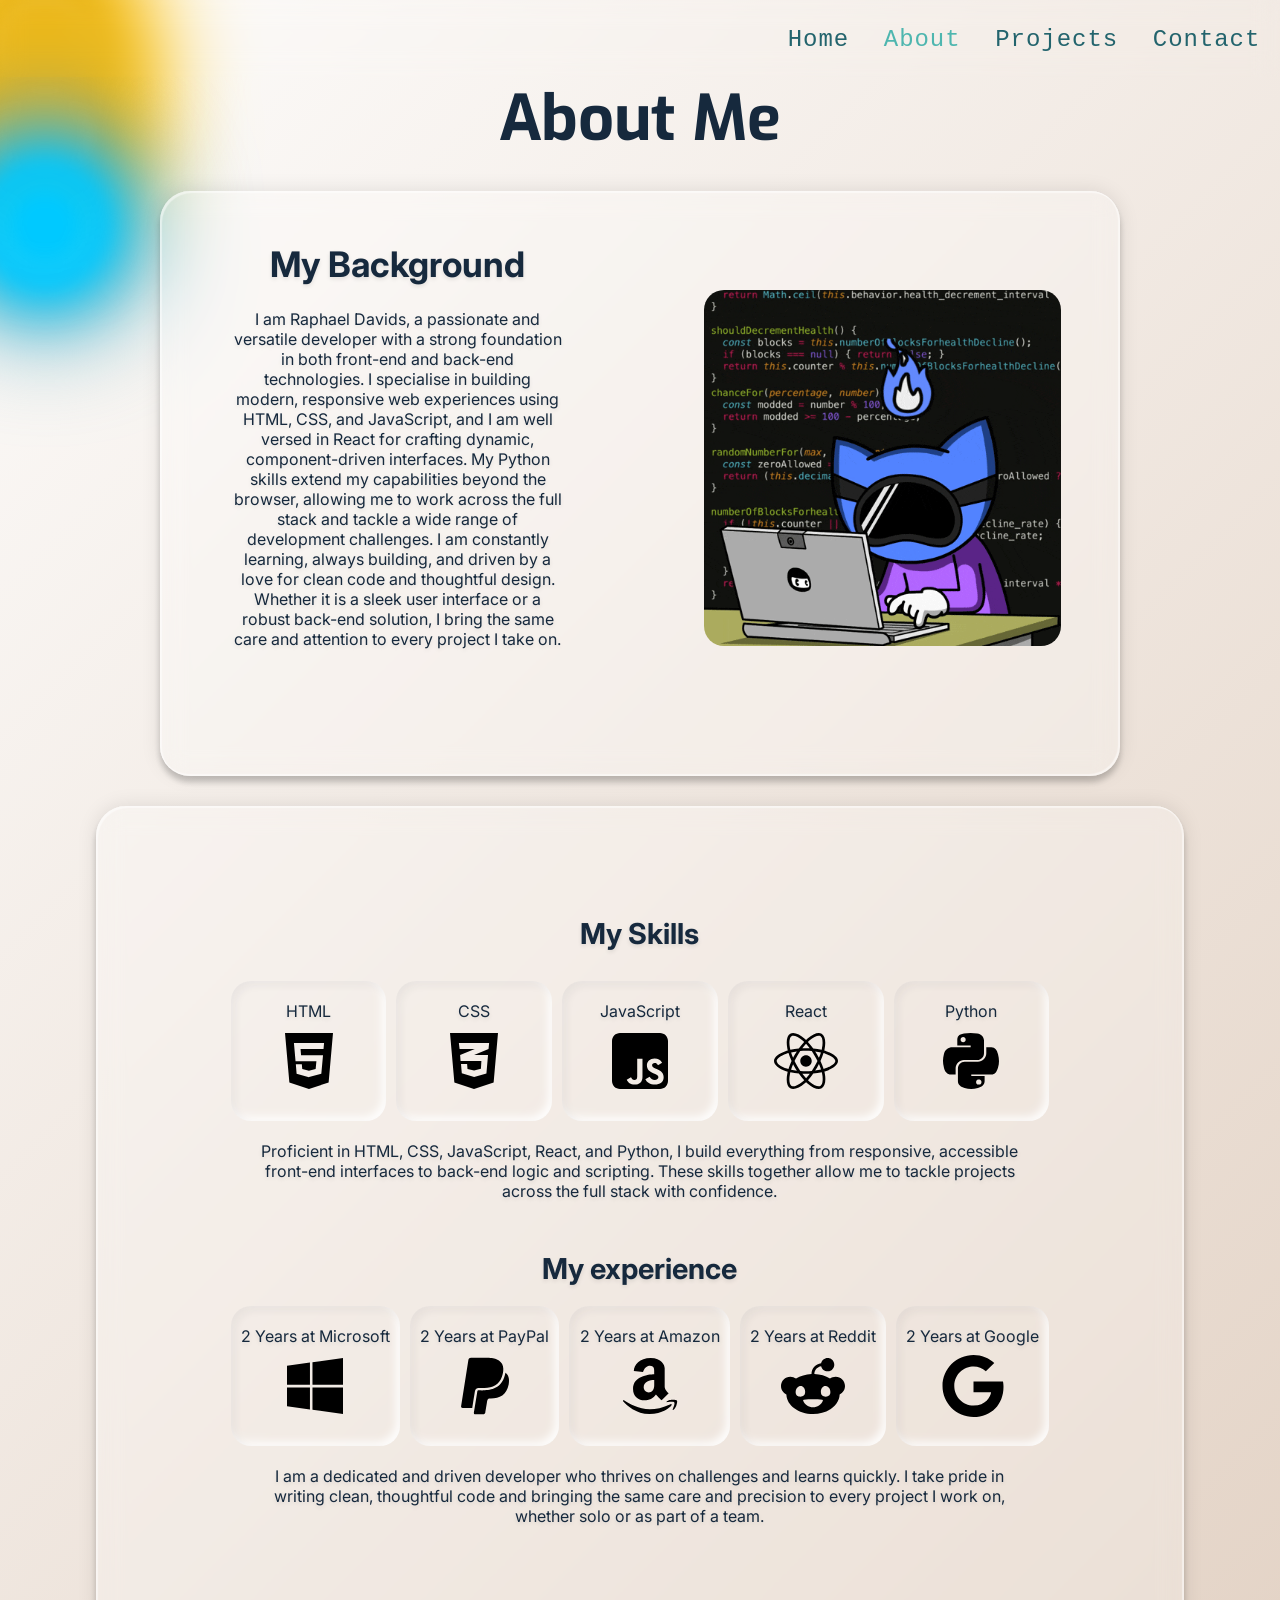
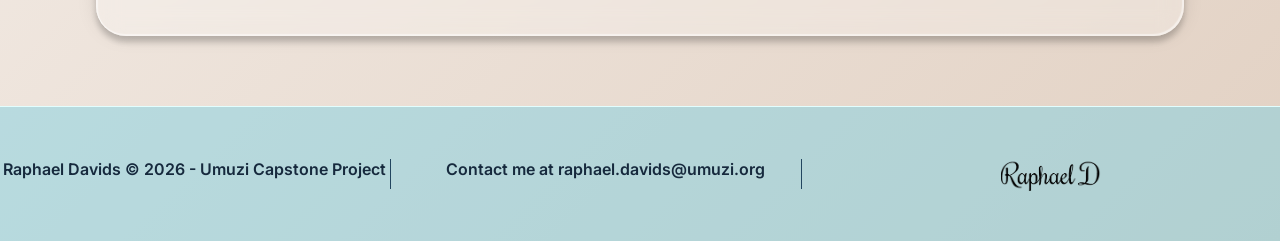
==== about.html @ aa0e8d60 "Added the tbody and thead elements to meet the project requirements in projects html" ====
<!doctype html>
<html lang="en">
  <head>
    <!-- Meta Tags -->
    <meta charset="UTF-8" />
    <meta name="viewport" content="width=device-width, initial-scale=1.0" />
    <meta
      name="description"
      content="Website portfolio template - Raphael Davids - web developer, designer and digital creator"
    />
    <meta name="author" content="Raphael Davids" />

    <!-- Open Graph tags for social sharing -->
    <meta property="og:title" content="Raphael Davids | About" />
    <meta
      property="og:description"
      content="An about showcasing background, skills and experience of RaphaelDavids "
    />
    <meta property="og:type" content="website" />

    <!-- Title and style links -->
    <title>About</title>
    <link rel="stylesheet" href="css/styles.css" />
  </head>
  <body>
    <div class="orb-container" aria-hidden="true">
      <div class="orb" aria-hidden="true"></div>
      <div class="orb" aria-hidden="true"></div>
      <div class="orb" aria-hidden="true"></div>
    </div>
    <header>
      <nav aria-label="Main navigation">
        <ul role="list">
          <li><a href="./index.html">Home</a></li>
          <li>
            <a href="./about.html" class="active" aria-current="page">About</a>
          </li>
          <li><a href="./projects.html">Projects</a></li>
          <li><a href="./contact.html">Contact</a></li>
        </ul>
      </nav>
      <h1>About Me</h1>
    </header>
    <main>
      <section class="about-main glass">
        <h2>My Background</h2>
        <p>
          I am Raphael Davids, a passionate and versatile developer with a
          strong foundation in both front-end and back-end technologies. I
          specialise in building modern, responsive web experiences using HTML,
          CSS, and JavaScript, and I am well versed in React for crafting
          dynamic, component-driven interfaces. My Python skills extend my
          capabilities beyond the browser, allowing me to work across the full
          stack and tackle a wide range of development challenges. I am
          constantly learning, always building, and driven by a love for clean
          code and thoughtful design. Whether it is a sleek user interface or a
          robust back-end solution, I bring the same care and attention to every
          project I take on.
        </p>
        <!-- <h3>My Photo</h3> -->
        <img src="images/contact.gif" />
      </section>

      <section class="about-skills glass">
        <!-- <h3>Skills</h3> -->
        <!-- Table should be here but is missing -->
        <table id="table">
          <thead>
            <tr>
              <th colspan="5">My Skills</th>
            </tr>
          </thead>
          <tbody>
            <tr>
              <td class="table-card">
                <div class="inner-table-card">
                  <span>HTML</span>
                  <img class="icon-static" src="./images/html5-icon.svg" />
                  <img
                    class="icon-hovered"
                    src="./images/html5-icon-hovered.svg"
                  />
                </div>
              </td>
              <td class="table-card">
                <div class="inner-table-card">
                  <span>CSS</span>
                  <img class="icon-static" src="./images/css3-icon.svg" />
                  <img
                    class="icon-hovered"
                    src="./images/css3-icon-hovered.svg"
                  />
                </div>
              </td>
              <td class="table-card">
                <div class="inner-table-card">
                  <span>JavaScript</span>
                  <img class="icon-static" src="./images/js-icon.svg" />
                  <img
                    class="icon-hovered"
                    src="./images/js-icon-hovered.svg"
                  />
                </div>
              </td>
              <td class="table-card">
                <div class="inner-table-card">
                  <span>React</span>
                  <img class="icon-static" src="./images/react-icon.svg" />
                  <img
                    class="icon-hovered"
                    src="./images/react-icon-hovered.svg"
                  />
                </div>
              </td>
              <td class="table-card">
                <div class="inner-table-card">
                  <span>Python</span>
                  <img class="icon-static" src="./images/python-icon.svg" />
                  <img
                    class="icon-hovered"
                    src="./images/python-icon-hovered.svg"
                  />
                </div>
              </td>
            </tr>
            <tr>
              <td colspan="5">
                Proficient in HTML, CSS, JavaScript, React, and Python, I build
                everything from responsive, accessible front-end interfaces to
                back-end logic and scripting. These skills together allow me to
                tackle projects across the full stack with confidence.
              </td>
            </tr>
            <tr>
              <th colspan="5">My experience</th>
            </tr>
            <tr>
              <td class="table-card">
                <div class="inner-table-card">
                  <span>2 Years at Microsoft</span>
                  <img class="icon-static" src="./images/microsoft-icon.svg" />
                  <img
                    class="icon-hovered"
                    src="./images/microsoft-icon-hovered.svg"
                  />
                </div>
              </td>
              <td class="table-card">
                <div class="inner-table-card">
                  <span>2 Years at PayPal</span>
                  <img class="icon-static" src="./images/paypal-icon.svg" />
                  <img
                    class="icon-hovered"
                    src="./images/paypal-icon-hovered.svg"
                  />
                </div>
              </td>
              <td class="table-card">
                <div class="inner-table-card">
                  <span>2 Years at Amazon</span>
                  <img class="icon-static" src="./images/amazon-icon.svg" />
                  <img
                    class="icon-hovered"
                    src="./images/amazon-icon-hovered.svg"
                  />
                </div>
              </td>
              <td class="table-card">
                <div class="inner-table-card">
                  <span>2 Years at Reddit</span>
                  <img class="icon-static" src="./images/reddit-icon.svg" />
                  <img
                    class="icon-hovered"
                    src="./images/reddit-icon-hovered.svg"
                  />
                </div>
              </td>
              <td class="table-card">
                <div class="inner-table-card">
                  <span>2 Years at Google</span>
                  <img class="icon-static" src="./images/google-icon.svg" />
                  <img
                    class="icon-hovered"
                    src="./images/google-icon-hovered.svg"
                  />
                </div>
              </td>
            </tr>
            <tr>
              <td colspan="5">
                I am a dedicated and driven developer who thrives on challenges
                and learns quickly. I take pride in writing clean, thoughtful
                code and bringing the same care and precision to every project I
                work on, whether solo or as part of a team.
              </td>
            </tr>
          </tbody>
        </table>
      </section>
    </main>

    <footer>
      <p>Raphael Davids &copy; 2026 - Umuzi Capstone Project</p>
      <a href="mailto:raphael.davids@umuzi.org"
        >Contact me at raphael.davids@umuzi.org</a
      >
      <img src="./images/signature.png" />
    </footer>
  </body>
</html>
---- css/styles.css ----
/* 
==========================
STYLESHEET FOR ALL PAGES 
==========================
*/

/*  FONT STYLING IMPORTS FROM GOOGLE FONTS */

@import url('https://fonts.googleapis.com/css2?family=Exo:ital,wght@0,100..900;1,100..900&family=Inter:ital,opsz,wght@0,14..32,100..900;1,14..32,100..900&display=swap');


/* ----------------------CSS ROOT PROPERTIES -----------------------------------*/
/* Root properties allows me to have a central place for basic styles like fonts and colors so that its easier to update my code and reduce repetitive code  */

:root {
    --color-bg: #e2fefe;
    --color-bg-linear: linear-gradient(to top, #fbc2eb 0%, #a6c1ee 100%);
    --color-bg-linear2: linear-gradient(to top, #d5d4d0 0%, #d5d4d0 1%, #eeeeec 31%, #efeeec 75%, #e9e9e7 100%);
    --color-bg-linear3: linear-gradient(-20deg, #e9defa 0%, #fbfcdb 100%);
    --color-bg-linear4: linear-gradient(to top, #e6e9f0 0%, #eef1f5 100%);
    --color-bg-linear5: linear-gradient(135deg, #fdfcfb 0%, #e2d1c3 100%);
    --color-bg-linear6: linear-gradient(-225deg, #FFFEFF 0%, #D7FFFE 100%);
    --color-bg-linear7: linear-gradient(-225deg, #D4FFEC 0%, #57F2CC 48%, #4596FB 100%);
    --color-bg-linear8: linear-gradient(to right, #243949 0%, #517fa4 100%);
    --color-bg-linear9: linear-gradient(to top, #bdc2e8 0%, #bdc2e8 1%, #e6dee9 100%);
    --color-bg-linear10: linear-gradient(to top, #dfe9f3 0%, white 100%);
    --color-bg-linear11: linear-gradient(60deg, #29323c 0%, #485563 100%);
    --color-bg-linear12: linear-gradient(to top, #dad4ec 0%, #dad4ec 1%, #f3e7e9 100%);
    --color-bg-linear13: linear-gradient(to top, #dfe9f3 0%, white 100%);
    --color-bg-linear14: linear-gradient(-225deg, #FFFEFF 0%, #D7FFFE 100%);
    --color-bg-linear15: linear-gradient(to top, #dfe9f3 0%, white 100%);
    --color-bg-linear17: linear-gradient(to top, #dfe9f3 0%, white 100%);
    --color-bg-linear18: linear-gradient(to top, #dfe9f3 0%, white 100%);
    --color-bg-linear19: linear-gradient(to top, #dfe9f3 0%, white 100%);
    --color-bg-linear20: linear-gradient(to top, #dfe9f3 0%, white 100%);
    --color-bg-linear21: linear-gradient(to top, #dfe9f3 0%, white 100%);
    --color-bg-linear22: linear-gradient(to top, #dfe9f3 0%, white 100%);
    --color-bg-linear23: linear-gradient(to top, #dfe9f3 0%, white 100%);
    --color-bg-linear24: linear-gradient(to top, #dfe9f3 0%, white 100%);
    --color-bg-linear25: linear-gradient(to top, #dfe9f3 0%, white 100%);
    --color-bg-linear26: linear-gradient(to top, #dfe9f3 0%, white 100%);



    --color-surface: #defcfc;
    --color-surface-alt: #79d1e2;
    --color-border: #22455f;
    --color-text: #16293D;
    --color-text-light: #9a9590;
    --color-accent: #4eb6af;
    --color-accent-dark: #23646d;
    --color-white: #f5f2eb;
    --color-alt: #ddbe7d;
    --color-error: #d9534f;
    --color-box-shadow: #010100;

    --glass-bg: rgb(255,255,255,0.25);
    --glass-bg-hover: rgba(36, 34, 32, 0.6);
    --glass-border: rgba(201, 168, 76, 0.15);
    --glass-border-hover: rgba(201,168, 76, 0.35);
    --glass-blur: blur(12px);
    --glass-shadow: 0 6px 6px rgb(0 0 0 / 20%), 0 0 20px rgb(0 0 0 / 10%);
    --glass-text-shadow: 0 2px 4px rgb(0 0 0 / 10%);


    --font-heading: "Exo", sans-serif;
    --font-body: "Inter", sans-serif;
    --font-mono: monospace;

}

/* CSS RESET & BASE STYLING */
/* Used to reset the styling to default so that it may be the same on all browsers */

*, *::after, *::before {
    box-sizing: border-box;
    margin: 0;
    padding: 0;
}

/* Scroll-Behaviour added for smooth anchor link navigation  */
html{
    scroll-behavior: smooth;
    font-size: 16px;
}




body{
    background-image: var(--color-bg-linear5);
    color: var(--color-text);
    font-family: var(--font-body);
    display: flex;
    flex-direction: column;
    min-height: 100vh;
    min-width: 300px;
}
/* Using a container with position fixed so that the orbs can move across the entire screen width and height and also overflow: hidden is used to prevent the orbs going off the screen and making the page extend further than what is intended. */
.orb-container{
    position: fixed;
    width: 100%;
    height: 100%;
    z-index: -5000;
    overflow: hidden;
}

.orb {
    width: 10vh;
    height: 10vh;
    border-radius: 50%;
    background: radial-gradient(circle, #00c9ff 0%, #00c9ff 60%, transparent 90%);
    box-shadow: 
            0 0 20px 20px #00c9ff, 
            0 0 60px 40px  #00c9ff,
            0 0 100px 60px  #55a6bd;

    filter: blur(10px);
    animation: orb-mover-1 35s alternate-reverse linear infinite  ;
}


.orb:nth-of-type(1) {
    width: 10vh;
    height: 10vh;
    border-radius: 50%;
    z-index: -5000;
    background: radial-gradient(circle, #e5b421 0%, #e5b421 60%, transparent 90%);
    box-shadow: 
            0 0 20px 20px #e5b421, 
            0 0 60px 40px  #e5b421,
            0 0 100px 60px  #ffc109;

    filter: blur(6px);
    animation: orb-mover-2 60s alternate-reverse linear infinite  ;
}

.orb:nth-of-type(2) {
    width: 10vh;
    height: 10vh;
    border-radius: 50%;
    z-index: -5000;
    background: radial-gradient(circle, #e5b421 0%, #e5b421 60%, transparent 90%);
    box-shadow: 
            0 0 20px 20px #e5b421, 
            0 0 60px 40px  #e5b421,
            0 0 100px 60px  #ffc109;

    filter: blur(6px);
    animation: orb-mover-3 30s alternate-reverse linear infinite  ;
}

@keyframes orb-mover-1 {
    0% { translate: 10vw 5vh;}
    15% { translate: 40vw 20vh;}
    30% { translate: 15vw 10vh;}
    45% { translate: 20vw 45vh;}
    60% { translate: 30vw 60vh;}
    75% { translate: 35vw 70vh;}
    90% { translate: 45vw 85vh;}
    100% { translate: 50vw 95vh;}
}

@keyframes orb-mover-2 {
    0% { translate: 80vw 15vh;}
    15% { translate: 50vw 5vh;}
    30% { translate: 20vw 30vh;}
    45% { translate: 65vw 55vh;}
    60% { translate: 10vw 75vh;}
    75% { translate: 45vw 60vh;}
    90% { translate: 75vw 85vh;}
    100% { translate: 15vw 95vh;}
}

@keyframes orb-mover-3 {
    0% { translate: 50vw 50vh;}
    15% { translate: 15vw 15vh;}
    30% { translate: 85vw 35vh;}
    45% { translate: 30vw 70vh;}
    60% { translate: 75vw 20vh;}
    75% { translate: 5vw 45vh;}
    90% { translate: 60vw 65vh;}
    100% { translate: 90vw 10vh;}
}


/* Using flex:1 so that <main> always fills out the entire space left over and footer is pushed to end */
main{
    flex: 1;
}

a{
    color: var(--color-text);
    text-decoration: none;
    font-family: var(--font-body);
}

h1 {
    font-family: var(--font-heading);
}

p {
    font-family: var(--font-body);
}




/* Defining glass look of containers so that I can just add the class where I need in the HTML */

.glass{
    position: relative;
    background: var(--glass-bg);
    backdrop-filter: var(--glass-blur);
    border: 1px rgba(201, 168 , 76, 0.15);
    box-shadow: 0 6px 6px rgb(0, 0 ,0 , 0.2), 0 0 20px rgba(0,0,0,0.1);
    text-shadow: var(--glass-text-shadow);
}

.glass::after {
    content: "";
    position: absolute;
    inset: 0;
    border-radius: inherit;
    box-shadow: inset 2px 2px 1px 0 rgba(255, 255, 255,0.5), inset -1px -1px 1px 1px rgb(255, 255, 255, 0.5);
    pointer-events: none;
  }

  /* pointer-events:none is used to allow click to propagate through the pseudo-element or else items in the overlay created by the pseudo-element wont be accessible */



/* ------------------------- HEADER & NAVIGATION ---------------------------------*/

 /* Small devices (Phones, 300px and up) - media query - for good responsiveness */
@media (min-width: 300px) {


 nav{
    position: sticky; 
    top: 0;
    z-index: 100;
    height: 8.5vh;
    backdrop-filter: var(--glass-blur);
    display: flex;
    justify-content: center;

 }

/* position: sticky is used to keep the nav bar at the top and a blur effect is used to blur content behind the nav bar */

 nav ul{
    display: flex;
    justify-content: space-evenly;
    align-items: center;
    min-width: 40vw;
    max-width: 80vw;
    list-style: none;
    font-size: 3.5vw;
    
 }

 nav ul a{
    color: var(--color-accent-dark);
    border-radius: 15px;
    transition: all 250ms ease-in-out;
    padding: 10px 15px;
    letter-spacing: 0.04em;
    font-family: var(--font-mono);
 }



 nav ul a:hover{
    color: var(--color-white);
    background-color: var(--color-surface-alt);
 }



 .active{
    color: var(--color-accent);

 }



 h1{
    text-align: center;
    font-size: 7Vh;
 }
 
}

/* Medium devices (tablets, 768px and up) - media query - for good responsiveness  */
@media (min-width: 768px) {

 nav{
    justify-content: flex-end;
    }
 nav ul{
    max-width: 50vw;
    font-size: 1.5rem;
    margin-right: 8vw;
    
 }
}

/* Large devices (desktops, 992px and up) - media query - for good responsiveness  */
@media (min-width: 992px) {

 nav ul{
    margin-right: 0;
    
 }
}



  



/* ----------------------------------- INDEX HTML -------------------------------------------- */

 /* Small devices (Mobile phones, from 300px and up) */
@media (min-width: 300px) {
 .hero{
    display: grid;
    grid-template-columns: 1fr;
    grid-template-rows: repeat(3, auto);
    width: 75%;
    margin: 30px auto;
    height: auto;
    border-radius: 30px;
    gap: 20px;
 }


 .hero h2{
    grid-row: 1/2;
    padding-top: 20px;
    font-size: 2rem;
    text-align: center;
    width: 60%;
    align-self: center;
    justify-self: center;
 }

 .hero p {
    grid-row: 3/4;
    text-align: center;
    padding-bottom: 20px;
    width: 50%;
    align-self: center;
    justify-self: center;
    
 }

 .hero img {
    grid-row: 2/3;
    width: 64%;
    border-radius: 30px;
    box-shadow: var(--glass-shadow);
    transition: all 200ms ease-in-out;
    align-self: center;
    justify-self: center;
 }

 .hero img:hover{
    transform: rotate(10deg) translateY(-25px);
    cursor: pointer;
    z-index: -5;
 }


 .intro{
    width: 80%;
    display: flex;
    flex-direction: column;
    align-items: center;
    justify-content: center;
    gap: 10px;
    min-height: 18vh;
    margin: 10px auto;
    border-radius: 30px;

 }

 .intro h2{
    font-size: 2rem;
    text-align: center;
    margin: 20px 0;
 }

 .intro p{
    width: 85%;
    margin-bottom: 25px;
    text-align:center;
 }
 
}

/* Medium devices (tablets, 768px and up) */
@media (min-width: 768px) {
 .hero{
    display: grid;
    grid-template-columns: 1fr 1fr;
    grid-template-rows: repeat(4, 1fr);
    width: 65%;
    height: 55vh;
 }


 .hero h2{
    grid-column: 1/1;
    grid-row: 2/3;
    text-align: center;
    width: 60%;
 }

 .hero p {
    grid-column: 1/1;
    grid-row: 3/4;
    text-align: center;
    padding: 20px;
    width: 65%;
 }

 .hero img {
    grid-column: 2/3;
    grid-row: 1/5;
    min-width: 220px;
    max-width: 90%;
 }
}
  


/* --------------------------------------ABOUT.HTML ------------------------------------------------------- */

 /* Small devices (Mobile phones, 300px and up) */
@media (min-width: 300px) {
    
 .about-main{
    width: 75%;
    height: auto;
    margin: 30px auto;
    border-radius: 30px;
    padding-bottom: 30px;
    display: grid;
    grid-template-columns: 1fr;
    grid-template-rows: repeat(3, auto);
    align-content: center;
    gap: 10px;
 }

 .about-main h2{
    text-align: center;
    font-size:2.2rem;
    margin: 1vh;
    grid-row: 1/2;
 }

 .about-main img{
    grid-row: 2/3;
    width: 60%;
    object-fit: cover;
    border-radius: 20px;
    justify-self: center;
    align-self: center;
 }

 .about-main p{
    text-align: center;
    width: 70%;
    font-size:1rem;
    padding-top: 0.5vh;
    grid-row: 3/4;
    justify-self:  center;
 }

 .about-skills{
    width: 85%;
    margin: 30px auto;
    padding: 20px;
    border-radius: 30px;
    padding-bottom: 30px;
 }

 .about-skills h2{
    text-align: center;
    font-size:2.2rem;
    margin: 1vh;
 }

 /* Get the table to display and behave like a block elements so that flex properties can be used */

 #table{
    display: block;
    
 }       

 #table{
    margin: 50px auto;
    table-layout: fixed;
    width: 80%;
    text-align: center;
    border-collapse: separate;
    border-spacing: 10px;

    border-radius: 30px;
 }

 tr {
    display: flex;
    flex-wrap: wrap;
    justify-content: center;
    gap: 10px;
    margin-bottom: 10px;
 }

 th{
    padding: 30px 0 10px 0;
    font-size: 1.8rem;
 }


 td{
    flex: 1 1 auto;
    min-width: 120px;
    padding: 10px 30px;
 }


 .table-card{
    position: relative;
    height: 140px;
    border-radius: 20px;
    box-shadow: inset 4px 4px 8px rgba(26, 35, 50, 0.06), 
                inset -4px -4px 8px rgba(255, 255, 255, 0.9);
    padding: 10px;
    transition: all ease-in-out 250ms;
 }

 .table-card:hover{
    cursor: pointer;
    fill:#12fff7;
    box-shadow: inset -4px -4px 12px rgba(26, 35, 50, 0.06),
                inset 1px 1px 8px rgba(122, 244, 255, 0.9),
                inset 4px 4px 12px rgba(255, 255, 255, 0.9),
                inset -4px -4px 8px rgba(122, 244, 255, 0.9);

 } 

 /* Used a div here as my positioning context as using position:relative on the td elements are not providing reliable results in getting my images to change on the same position */

 .inner-table-card{
    position: relative;
    display: flex;
    flex-direction: column;
    align-items: center;
    justify-content: center;
    height: 100%;
 }

 #table img{
    height: 80px;
    display: block;
    margin: 0 auto ;

 }

 #table .table-card .icon-hovered{
    height: 60px;
 }

 .table-card .icon-static{
    opacity: 1;
    visibility: visible;
    transition: all 50ms ease-in-out;
 }

 .table-card .icon-hovered{
    position: absolute;
    top: 60%;
    left: 50%;
    transform: translate(-50%, -50%);
    opacity: 0;
    visibility: hidden;
    transition: all 50ms ease-in-out;
 }
 /* Position absolute used so that the .hovered element can occupy the same space in the document flow as .static for the transition effect */




 .table-card:hover .icon-hovered{
    opacity: 1;
    visibility: visible;
 }

 .table-card:hover .icon-static{
    opacity: 0;
    visibility: hidden;
 }
}

/* Medium devices (tablets, 768px and up) */
@media (min-width: 768px) {
 .about-main{
    max-height: 65vh;
    grid-template-columns: repeat(2, 1fr);
    grid-template-rows: repeat(5, 1fr);

 }

 .about-main h2{
    grid-column: 1/2;
    grid-row: 2/3;
    align-self: flex-end;
 }

 .about-main p{
    padding-top: 0.5vh;
    grid-column: 1/2;
    grid-row: 3/4;
    justify-self:  center;
  }

 .about-main img{
    grid-column: 2/3;
    grid-row: 1/7;
    width: 75%;
    max-height: 90%;
    justify-self: center;
    align-self: center;
 }

}
  


/* -------------------------------------PROJECTS HTML ----------------------------------------------------- */
/* Flex wrap and min-width handle the responsiveness of my project cards, so no media queries needed */
.projects{
    display: flex;
    width: 80%;
    min-height: 60vh;
    flex-wrap: wrap;
    gap: 20px;
    margin: 30px auto;
    justify-content: center;
    align-items: stretch;
}

.project-card {
    display: flex;
    flex-direction: column;
    padding: 20px;
    border-radius: 20px;
    min-width: 300px;
    min-height: 400px;
    max-width: 30%;
    transition: all 250ms ease-in-out;
}

.project-card:hover{
    cursor: pointer;
    scale: 1.05;
}

.project-card:hover h2{
    color: var(--color-accent);
}

.project-card h2{
    font-size: 1.8rem;
    padding-bottom: 20px;
    transition: all 250ms ease-in-out;


}


/* .project-card:nth-of-type(1) .hovered{
    display: none;
    transition: all 250ms ease-in-out;
}
.project-card:nth-of-type(1):hover .static{
    display: none;
}
.project-card:nth-of-type(1):hover .hovered{
    display: block;
} */

.project-card .hovered{
    position: absolute;
    left: 20px;
    opacity: 0;
    visibility: hidden;
    transition: all 450ms ease-in-out;

}
/* Position absolute used so that the .hovered element can occupy the same space in the document flow as .static for the transition effect */


.project-card:hover .static{

    opacity: 1;
    visibility: visible;
    transition: all 250ms ease-in-out;
}
.project-card:hover .hovered{
    opacity: 1;
    visibility: visible;
}

.project-card:hover .static{
    opacity: 0;
    visibility: hidden;
}


.project-card img{
    width: 105%;
    height: 50%;
    object-fit: fill;
    align-self: center;
    border-radius: 5px;
    box-shadow: var(--glass-shadow);
}

.project-card p{
    text-align: center;
    margin-top: 40px;
    text-wrap: wrap;
}




/* ----------------------------------- CONTACT HTML -------------------------------------------- */

 /* Small devices (landscape phones, 576px and up) */
@media (min-width:300px) {


 
.container{
    display: grid;
    grid-template-columns: 1fr;
    grid-template-rows: auto auto auto auto;
    width: 80%;
    margin: 0  auto 2vh;
    height: auto;
    border-radius: 30px;
    margin-top: 25px;
}

.container h2{
    grid-column: 1/2;
    grid-row: 1/2;
    font-size: 2rem;
    text-align: center;
    width: 60%;
    margin: 10px auto;
}

.container h2:last-of-type{
    grid-column: 1/2;
    grid-row: 3/4;
    font-size: 2rem;
    text-align: center;
    width: 70%;
    margin: 10px auto;
}

form{
    display: flex;
    flex-direction: column;
    width: 70%;
    align-self: center;
    justify-self: center;
    grid-column: 1/2;
    grid-row: 2/2;

}

.container img{
    grid-column: 1/2;
    grid-row: 3/4;
    min-width: 40%;
    max-width: 90%;
    height: 95%;
    /* margin: 20px auto; */
    border-radius: 30px;
    box-shadow: var(--glass-shadow);
    align-self: center;
    justify-self: center;
    display: none;
}

label{
    font-size: 1rem;
    margin-top: 3px;
}

input, select{
  background: #e0ddee;
  padding: 10px;
  padding-left: 20px;
  height: 40px;
  font-size: 14px;
  border-radius: 50px;
  border: none;
  box-shadow: inset 4px 4px 8px rgba(26, 35, 50, 0.06), 
              inset -4px -4px 8px rgba(255, 255, 255, 0.9);
  margin: 5px 0;

}

select {
    cursor: pointer;
    padding: 0 15px;
    padding-right: 20px;
    color: var(--color-text);

}

textarea {
  background: #e0ddee;
  padding: 15px 10px 15px 20px;
  height: auto;
  min-height: 70px;
  resize: vertical;
  font-size: 14px;
  font-family: var(--font-body);
  border-radius: 20px;
  border: none;
  box-shadow: inset 4px 4px 8px rgba(26, 35, 50, 0.06), 
              inset -4px -4px 8px rgba(255, 255, 255, 0.9);
  margin: 5px 0;
}

input:focus, textarea:focus, select:focus{
  border:none;
  outline: none;
  box-shadow: inset 4px 4px 6px rgba(26, 35, 50, 0.06), 
              inset -4px -4px 6px rgba(255, 255, 255, 0.9),
              0 0 0 4px rgba(2, 239, 243, 0.2);
}

.container button{
  margin: 20px 0;
  background: linear-gradient(145deg, var(--color-accent-dark), var(--color-accent) , var(--color-accent-dark));
  background-position: right;
  background-size: 200% 200%;
  color: var(--color-bg);
  padding: 14px 32px;
  font-size: 16px;
  font-weight: var(--font-weight-semibold);
  font-family: var(--font-body);
  border: none;
  border-radius: 50px;
  cursor: pointer;
  transition: all var(--transition-base);
  box-shadow: 6px 6px 12px rgba(26, 35, 50, 0.15), 
              -6px -6px 12px rgba(255, 255, 255, 0.7);
  width: 100%;
  letter-spacing: 0.5px;
  transition: all 250ms ease-in-out;
}

.container button:hover{
    background-position: left;
    transform: scaleY(1.1);
}

.required-mark{
    color: var(--color-error);
}

address {
    width: 70%;
    align-self: center;
    justify-self: center;
}

address li {
    padding: 0;
    list-style: none;
    border-radius: 50px;
    box-shadow: inset 4px 4px 8px rgba(26, 35, 50, 0.06), 
                inset -4px -4px 8px rgba(255, 255, 255, 0.9);
    margin: 22px 0;
    background: linear-gradient(145deg, #e2d1c3b4, #fdfcfb9e , #e2d1c3b4);
    background-position: right;
    background-size: 150% 150%;
    transition: all 200ms ease-in-out;
}

address li:not(:first-of-type){
    margin-top: 30px;
}

address li:hover{
    background-position: left;
}

address li a {
    display: block;
    font-size: 0.9rem;
    width: 100%;
    height: 100%;
    padding: 15px 10px;
    text-align: center;
}

}

/* Medium devices (tablets, 768px and up) */
@media (min-width: 768px) {

 .container{
    grid-template-columns: 1fr 1.25fr 1fr;
    grid-template-rows: auto 1fr auto;
    width: 85%;
    min-height: 60vh;
 }

 .container h2{
    margin-top: 20px;
    grid-column: 1/1;
    grid-row: 1/2;
 }

  .container h2:last-of-type{
    margin-top: 20px;
    width: 80%;
    grid-column: 3/4;
    grid-row: 1/2;
 }

 form{
    grid-column: 1/1;
    grid-row: 2/3;
    margin-top: 10px;
 }

 .container img{
    grid-column: 2/2;
    grid-row: 1/4;
    display: block;
 }

 address{
    grid-column: 3/4;
    grid-row: 2/3;
    align-self: flex-start;
 }

}

/* Large devices (desktops, 992px and up) */
@media (min-width: 992px) {

 .container{
    width: 85%;
 }

}


/* FOOTER STYLING ALL PAGES */
/* Display flex is used with flex wrap so no need for media queries to handle responsiveness*/
footer{
    width: 100%;
    margin-top: 40px;
    height: 15vh;
    background-color: #79d0e275;
    border-top: 1px solid var(--color-bg) ;
    display: flex;
    flex-wrap: wrap;
    align-items: center;
    justify-content: space-evenly;
    gap: 20px;
}

footer p, footer a{
    width: 20%;
    font-weight: 600;
    text-align: center;
    vertical-align:middle;
    border-right: 1px solid var(--color-border);
    height: 30px;
    flex: 1;
    min-width: 200px;
}

 footer a:hover{
    color: var(--color-white);
    text-decoration: underline;
 }

footer img{
    flex: 1;
    max-width: 100px;
    margin: 0 14% 0 14%;
}



 /* Small devices (landscape phones, 576px and up) */
/* @media (min-width: 176px) { */
 /* body {background-color: green;} */

 
/* } */

/* Medium devices (tablets, 768px and up) */
/* @media (min-width: 768px) { */
 /* body {background-color: rgb(71, 17, 195);} */

/* } */
  


/* Large devices (desktops, 992px and up) */
/* @media (min-width: 992px) { */
 /* body {background-color: rgb(242, 118, 192);} */

/* } */

/* Extra large devices (large desktops, 1200px and up) */
/* @media (min-width: 1200px) {
 body {background-color: rgb(101, 217, 233);}
  
} */

/* Extra extra large devices (larger desktops, 1400px and up) */
/* @media (min-width: 1400px) {
 body {background-color: rgb(144, 111, 221);}
  
} */
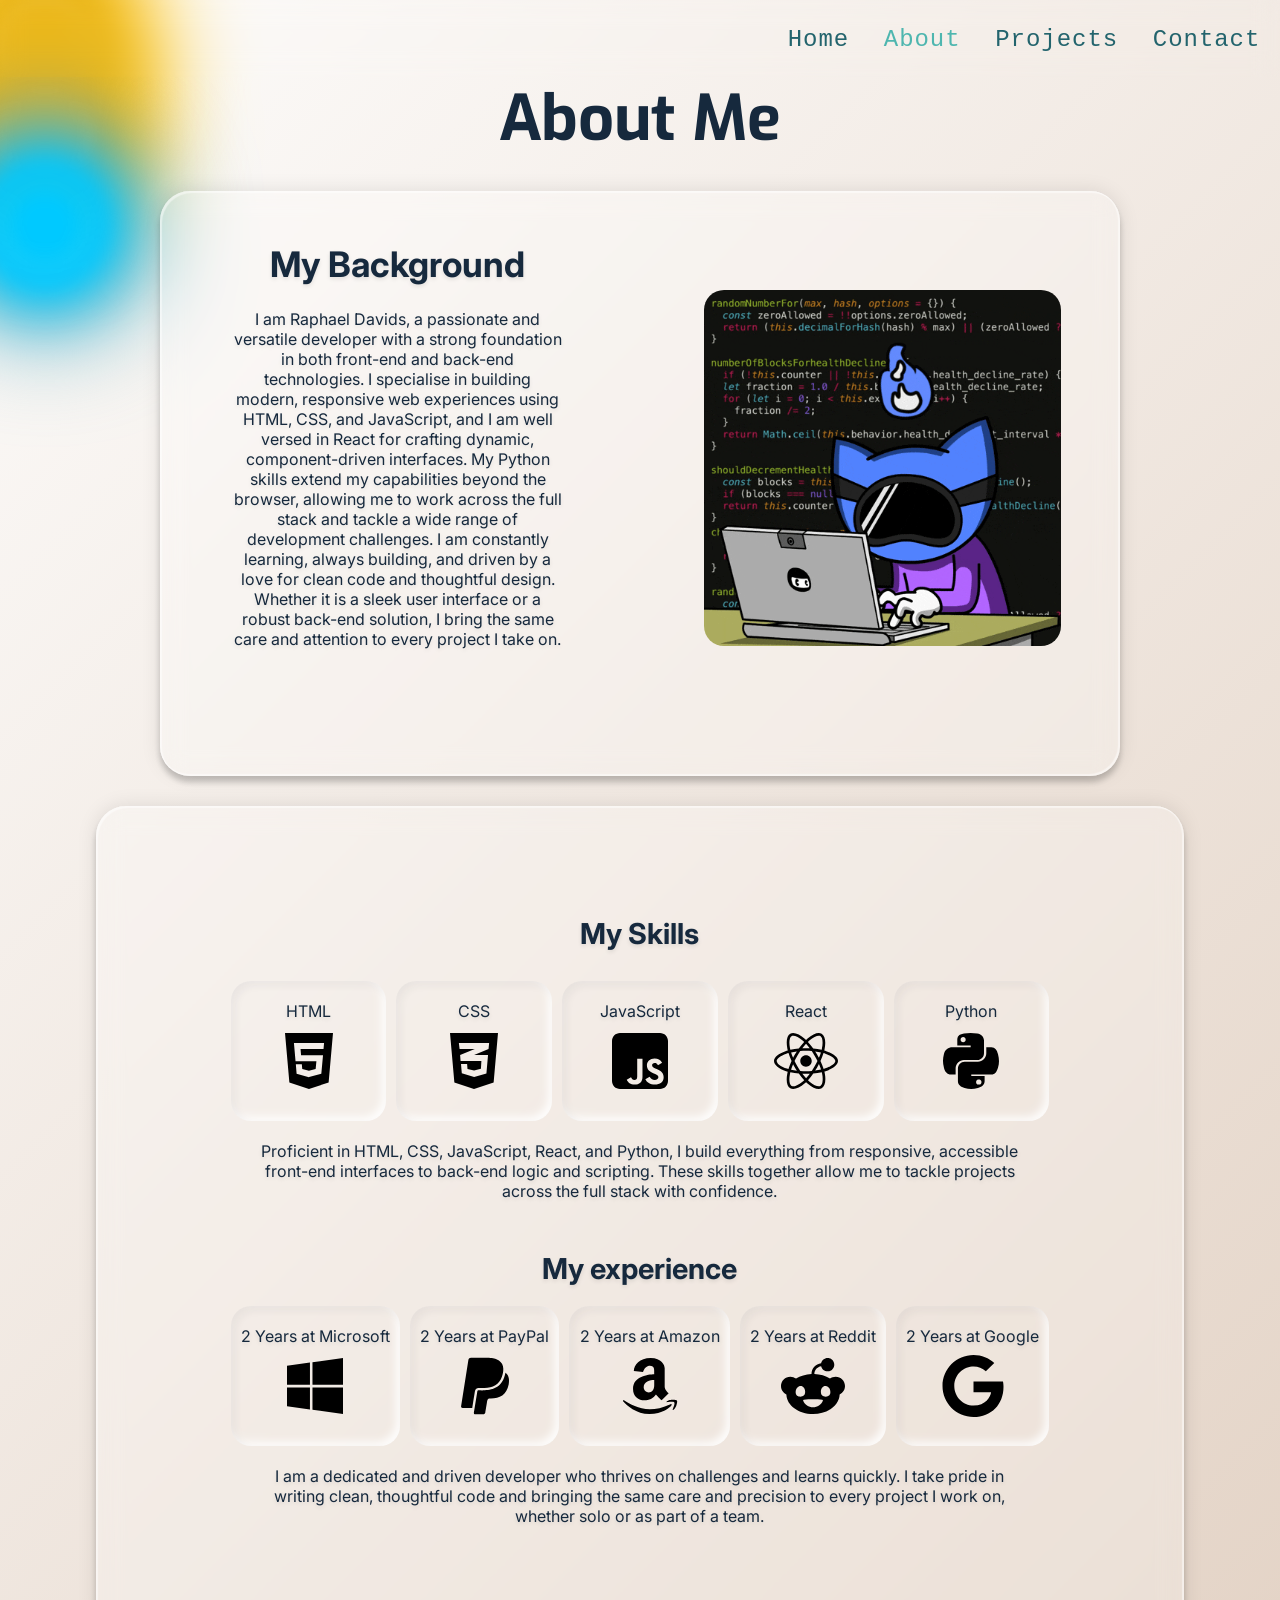
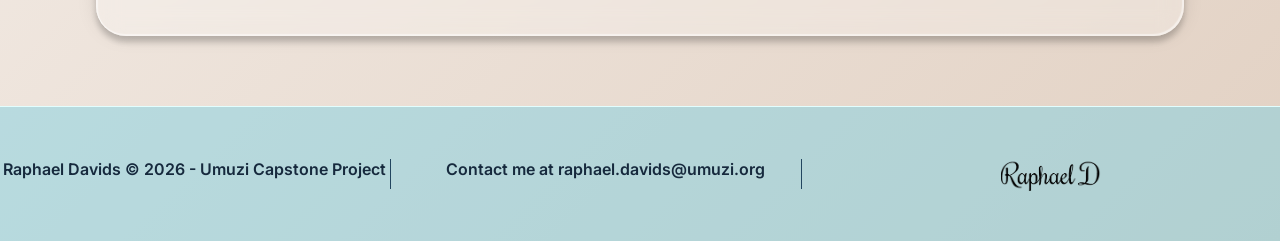
==== commit 7db06003: "Moved the readme to tright file and cleaned up all the extra files" ====
--- a/about.html
+++ b/about.html
@@ -198,7 +198,6 @@
         </table>
       </section>
     </main>
-
     <footer>
       <p>Raphael Davids &copy; 2026 - Umuzi Capstone Project</p>
       <a href="mailto:raphael.davids@umuzi.org"
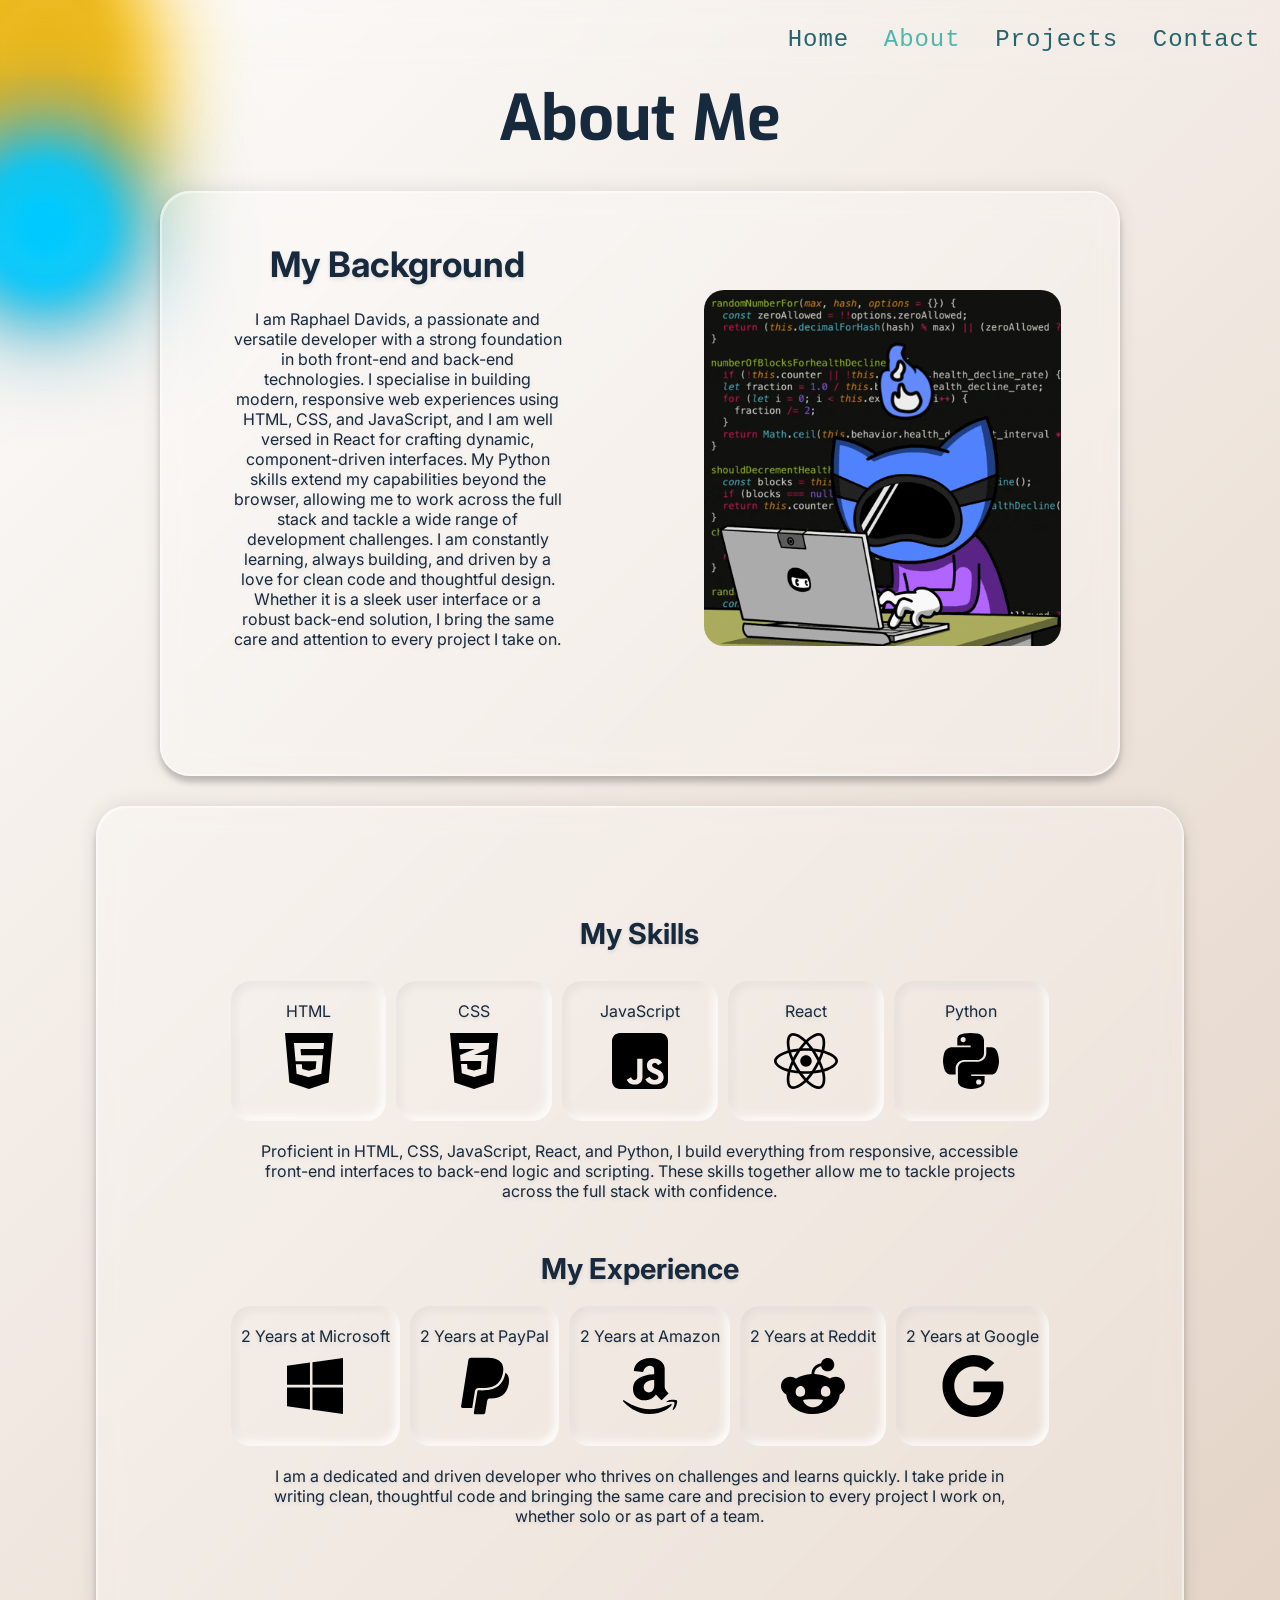
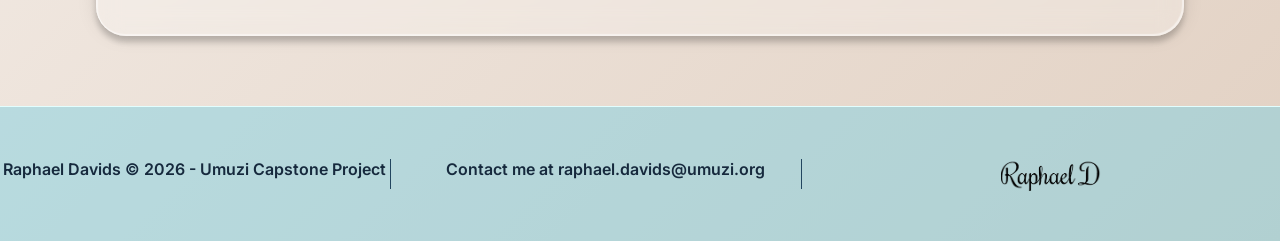
==== commit da834043: "Made the titles more uniform across the pages and also added all alt text for images and cleaned up " ====
--- a/about.html
+++ b/about.html
@@ -19,7 +19,7 @@
     <meta property="og:type" content="website" />
 
     <!-- Title and style links -->
-    <title>About</title>
+    <title>About | Raphael Davids</title>
     <link rel="stylesheet" href="css/styles.css" />
   </head>
   <body>
@@ -75,50 +75,75 @@
               <td class="table-card">
                 <div class="inner-table-card">
                   <span>HTML</span>
-                  <img class="icon-static" src="./images/html5-icon.svg" />
+                  <img
+                    class="icon-static"
+                    src="./images/html5-icon.svg"
+                    alt="Black HTML5 logo"
+                  />
                   <img
                     class="icon-hovered"
                     src="./images/html5-icon-hovered.svg"
+                    alt="Colored HTML5 logo"
                   />
                 </div>
               </td>
               <td class="table-card">
                 <div class="inner-table-card">
                   <span>CSS</span>
-                  <img class="icon-static" src="./images/css3-icon.svg" />
+                  <img
+                    class="icon-static"
+                    src="./images/css3-icon.svg"
+                    alt="Black CSS3 logo"
+                  />
                   <img
                     class="icon-hovered"
                     src="./images/css3-icon-hovered.svg"
+                    alt="Colored CSS3 logo"
                   />
                 </div>
               </td>
               <td class="table-card">
                 <div class="inner-table-card">
                   <span>JavaScript</span>
-                  <img class="icon-static" src="./images/js-icon.svg" />
+                  <img
+                    class="icon-static"
+                    src="./images/js-icon.svg"
+                    alt="Black JavaScript logo"
+                  />
                   <img
                     class="icon-hovered"
                     src="./images/js-icon-hovered.svg"
+                    alt="Colored JavaScript logo"
                   />
                 </div>
               </td>
               <td class="table-card">
                 <div class="inner-table-card">
                   <span>React</span>
-                  <img class="icon-static" src="./images/react-icon.svg" />
+                  <img
+                    class="icon-static"
+                    src="./images/react-icon.svg"
+                    alt="Black React logo"
+                  />
                   <img
                     class="icon-hovered"
                     src="./images/react-icon-hovered.svg"
+                    alt="Colored React logo"
                   />
                 </div>
               </td>
               <td class="table-card">
                 <div class="inner-table-card">
                   <span>Python</span>
-                  <img class="icon-static" src="./images/python-icon.svg" />
+                  <img
+                    class="icon-static"
+                    src="./images/python-icon.svg"
+                    alt="Black Python logo"
+                  />
                   <img
                     class="icon-hovered"
                     src="./images/python-icon-hovered.svg"
+                    alt="Colored Python logo"
                   />
                 </div>
               </td>
@@ -132,56 +157,81 @@
               </td>
             </tr>
             <tr>
-              <th colspan="5">My experience</th>
+              <th colspan="5">My Experience</th>
             </tr>
             <tr>
               <td class="table-card">
                 <div class="inner-table-card">
                   <span>2 Years at Microsoft</span>
-                  <img class="icon-static" src="./images/microsoft-icon.svg" />
+                  <img
+                    class="icon-static"
+                    src="./images/microsoft-icon.svg"
+                    alt="Black Microsoft logo"
+                  />
                   <img
                     class="icon-hovered"
                     src="./images/microsoft-icon-hovered.svg"
+                    alt="Colored Microsoft logo"
                   />
                 </div>
               </td>
               <td class="table-card">
                 <div class="inner-table-card">
                   <span>2 Years at PayPal</span>
-                  <img class="icon-static" src="./images/paypal-icon.svg" />
+                  <img
+                    class="icon-static"
+                    src="./images/paypal-icon.svg"
+                    alt="Black PayPal logo"
+                  />
                   <img
                     class="icon-hovered"
                     src="./images/paypal-icon-hovered.svg"
+                    alt="Colored PayPal logo"
                   />
                 </div>
               </td>
               <td class="table-card">
                 <div class="inner-table-card">
                   <span>2 Years at Amazon</span>
-                  <img class="icon-static" src="./images/amazon-icon.svg" />
+                  <img
+                    class="icon-static"
+                    src="./images/amazon-icon.svg"
+                    alt="Black Amazon logo"
+                  />
                   <img
                     class="icon-hovered"
                     src="./images/amazon-icon-hovered.svg"
+                    alt="Colored Amazon logo"
                   />
                 </div>
               </td>
               <td class="table-card">
                 <div class="inner-table-card">
                   <span>2 Years at Reddit</span>
-                  <img class="icon-static" src="./images/reddit-icon.svg" />
+                  <img
+                    class="icon-static"
+                    src="./images/reddit-icon.svg"
+                    alt="Black Reddit logo"
+                  />
                   <img
                     class="icon-hovered"
                     src="./images/reddit-icon-hovered.svg"
+                    alt="Colored Reddit logo"
                   />
                 </div>
               </td>
               <td class="table-card">
                 <div class="inner-table-card">
                   <span>2 Years at Google</span>
-                  <img class="icon-static" src="./images/google-icon.svg" />
+                  <img
+                    class="icon-static"
+                    src="./images/google-icon.svg"
+                    alt="Black Google logo"
+                  />
                   <img
                     class="icon-hovered"
                     src="./images/google-icon-hovered.svg"
+                    alt="Colored Google logo"
                   />
                 </div>
               </td>
@@ -200,10 +250,11 @@
     </main>
     <footer>
       <p>Raphael Davids &copy; 2026 - Umuzi Capstone Project</p>
-      <a href="mailto:raphael.davids@umuzi.org"
-        >Contact me at raphael.davids@umuzi.org</a
-      >
-      <img src="./images/signature.png" />
+      <!-- Prettier ignore -->
+      <a href="mailto:raphael.davids@umuzi.org">
+        Contact me at raphael.davids@umuzi.org
+      </a>
+      <img src="./images/signature.png" alt="A signature of Raphael Davids" />
     </footer>
   </body>
 </html>
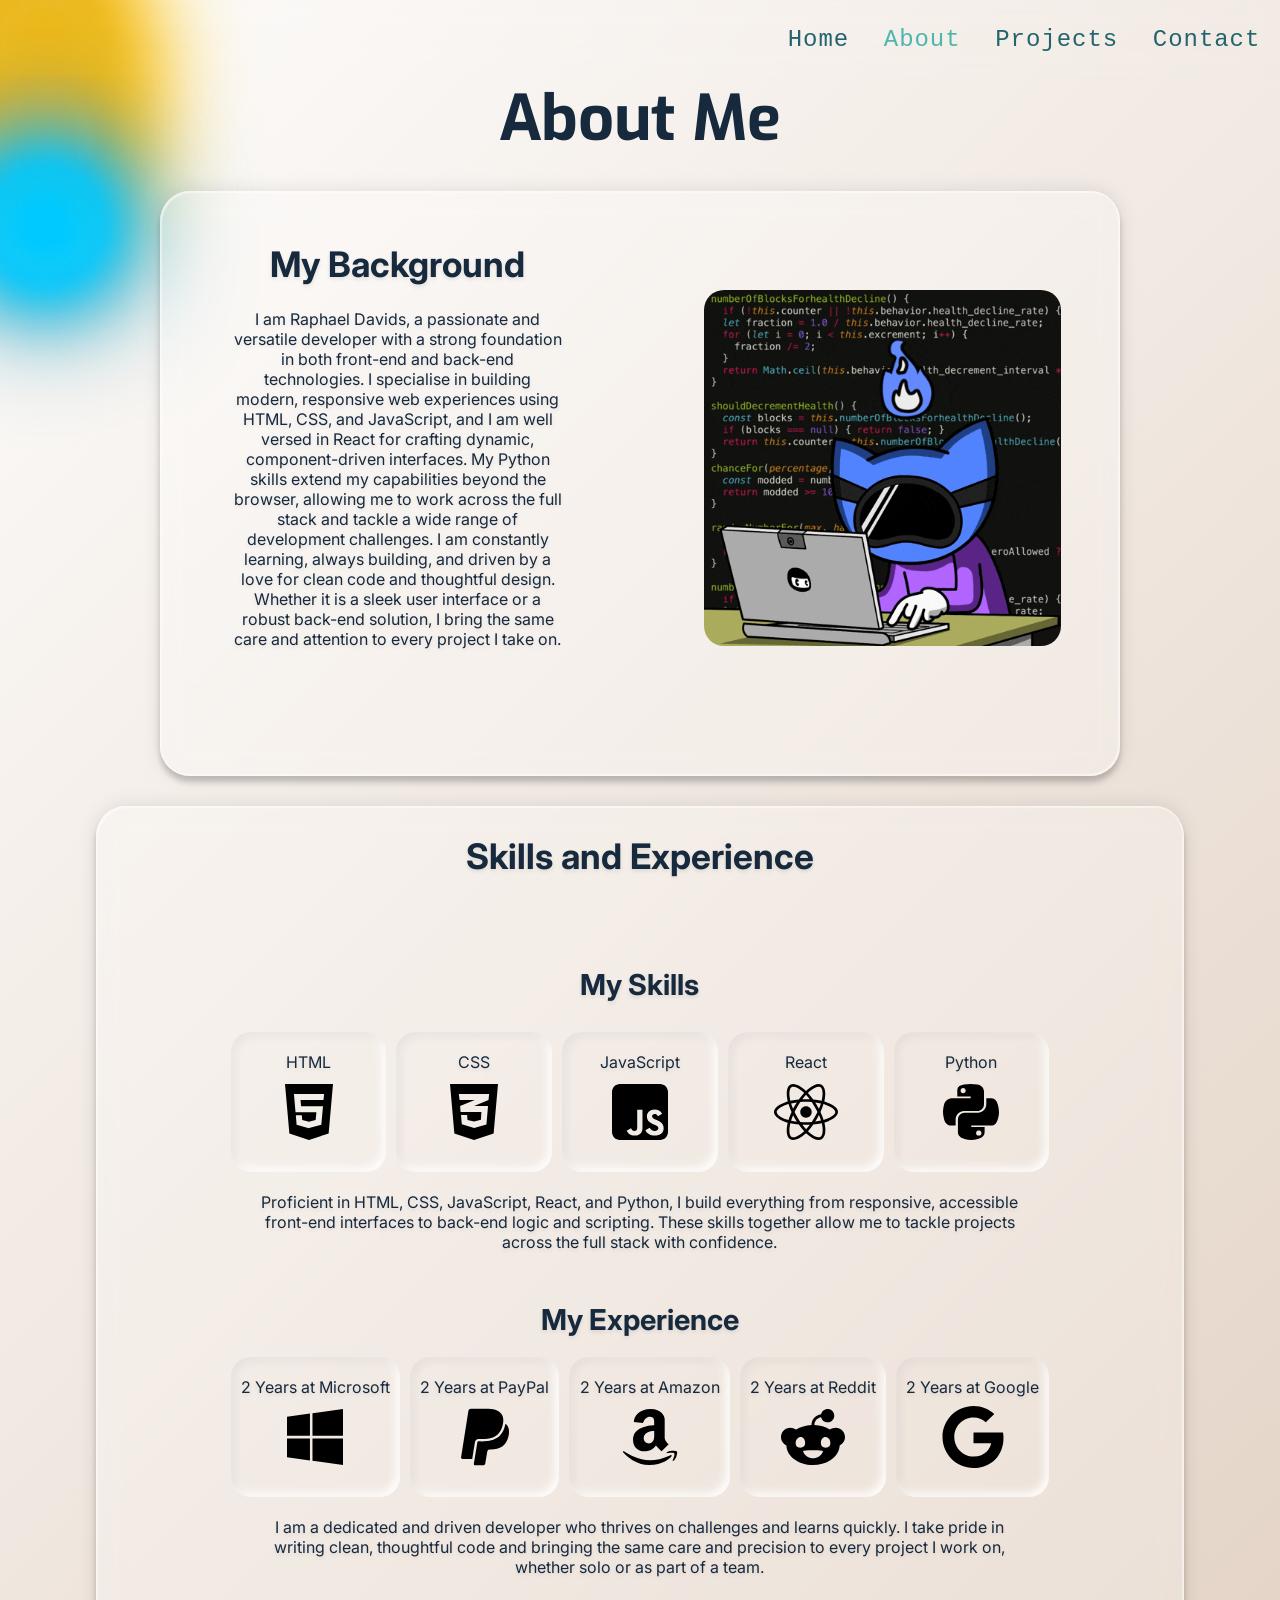
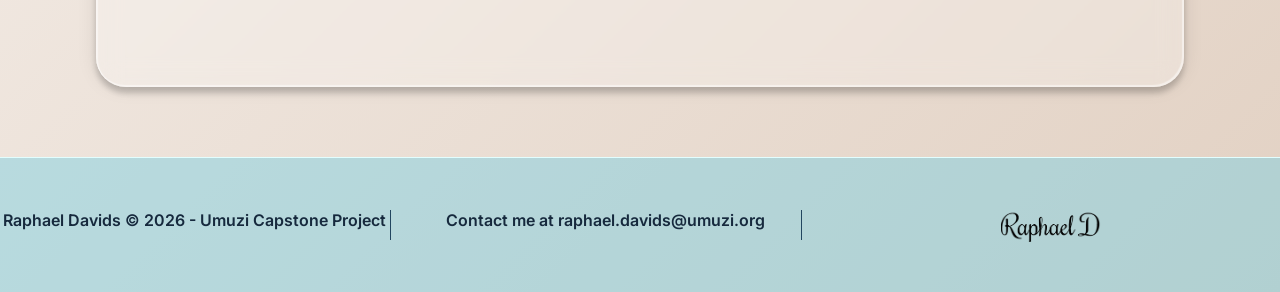
==== commit 76ebdca7: "Cleaned up the styles I was not using the stylesheet and also fixed typos throughout the document" ====
--- a/about.html
+++ b/about.html
@@ -57,13 +57,14 @@
           robust back-end solution, I bring the same care and attention to every
           project I take on.
         </p>
-        <!-- <h3>My Photo</h3> -->
-        <img src="images/contact.gif" />
+        <img
+          src="images/contact.gif"
+          alt="A gif of a cartoon character typing away at a computer generating code"
+        />
       </section>
 
       <section class="about-skills glass">
-        <!-- <h3>Skills</h3> -->
-        <!-- Table should be here but is missing -->
+        <h2>Skills and Experience</h2>
         <table id="table">
           <thead>
             <tr>
--- a/css/styles.css
+++ b/css/styles.css
@@ -14,33 +14,7 @@
 
 :root {
     --color-bg: #e2fefe;
-    --color-bg-linear: linear-gradient(to top, #fbc2eb 0%, #a6c1ee 100%);
-    --color-bg-linear2: linear-gradient(to top, #d5d4d0 0%, #d5d4d0 1%, #eeeeec 31%, #efeeec 75%, #e9e9e7 100%);
-    --color-bg-linear3: linear-gradient(-20deg, #e9defa 0%, #fbfcdb 100%);
-    --color-bg-linear4: linear-gradient(to top, #e6e9f0 0%, #eef1f5 100%);
-    --color-bg-linear5: linear-gradient(135deg, #fdfcfb 0%, #e2d1c3 100%);
-    --color-bg-linear6: linear-gradient(-225deg, #FFFEFF 0%, #D7FFFE 100%);
-    --color-bg-linear7: linear-gradient(-225deg, #D4FFEC 0%, #57F2CC 48%, #4596FB 100%);
-    --color-bg-linear8: linear-gradient(to right, #243949 0%, #517fa4 100%);
-    --color-bg-linear9: linear-gradient(to top, #bdc2e8 0%, #bdc2e8 1%, #e6dee9 100%);
-    --color-bg-linear10: linear-gradient(to top, #dfe9f3 0%, white 100%);
-    --color-bg-linear11: linear-gradient(60deg, #29323c 0%, #485563 100%);
-    --color-bg-linear12: linear-gradient(to top, #dad4ec 0%, #dad4ec 1%, #f3e7e9 100%);
-    --color-bg-linear13: linear-gradient(to top, #dfe9f3 0%, white 100%);
-    --color-bg-linear14: linear-gradient(-225deg, #FFFEFF 0%, #D7FFFE 100%);
-    --color-bg-linear15: linear-gradient(to top, #dfe9f3 0%, white 100%);
-    --color-bg-linear17: linear-gradient(to top, #dfe9f3 0%, white 100%);
-    --color-bg-linear18: linear-gradient(to top, #dfe9f3 0%, white 100%);
-    --color-bg-linear19: linear-gradient(to top, #dfe9f3 0%, white 100%);
-    --color-bg-linear20: linear-gradient(to top, #dfe9f3 0%, white 100%);
-    --color-bg-linear21: linear-gradient(to top, #dfe9f3 0%, white 100%);
-    --color-bg-linear22: linear-gradient(to top, #dfe9f3 0%, white 100%);
-    --color-bg-linear23: linear-gradient(to top, #dfe9f3 0%, white 100%);
-    --color-bg-linear24: linear-gradient(to top, #dfe9f3 0%, white 100%);
-    --color-bg-linear25: linear-gradient(to top, #dfe9f3 0%, white 100%);
-    --color-bg-linear26: linear-gradient(to top, #dfe9f3 0%, white 100%);
-
-
+    --color-bg-linear: linear-gradient(135deg, #fdfcfb 0%, #e2d1c3 100%);
 
     --color-surface: #defcfc;
     --color-surface-alt: #79d1e2;
@@ -78,7 +52,7 @@
     padding: 0;
 }
 
-/* Scroll-Behaviour added for smooth anchor link navigation  */
+/* Scroll-Behaviour added for smooth anchor link navigation currently only on form submit  */
 html{
     scroll-behavior: smooth;
     font-size: 16px;
@@ -88,7 +62,7 @@
 
 
 body{
-    background-image: var(--color-bg-linear5);
+    background-image: var(--color-bg-linear);
     color: var(--color-text);
     font-family: var(--font-body);
     display: flex;
@@ -323,7 +297,7 @@
 
 /* ----------------------------------- INDEX HTML -------------------------------------------- */
 
- /* Small devices (Mobile phones, from 300px and up) */
+ /* Small devices (Phones, 300px and up) - media query - for good responsiveness */
 @media (min-width: 300px) {
  .hero{
     display: grid;
@@ -401,7 +375,7 @@
  
 }
 
-/* Medium devices (tablets, 768px and up) */
+/* Medium devices (tablets, 768px and up) - media query - for good responsiveness  */
 @media (min-width: 768px) {
  .hero{
     display: grid;
@@ -439,7 +413,7 @@
 
 /* --------------------------------------ABOUT.HTML ------------------------------------------------------- */
 
- /* Small devices (Mobile phones, 300px and up) */
+ /* Small devices (Phones, 300px and up) - media query - for good responsiveness */
 @media (min-width: 300px) {
     
  .about-main{
@@ -606,7 +580,7 @@
  }
 }
 
-/* Medium devices (tablets, 768px and up) */
+/* Medium devices (tablets, 768px and up) - media query - for good responsiveness  */
 @media (min-width: 768px) {
  .about-main{
     max-height: 65vh;
@@ -683,17 +657,6 @@
 }
 
 
-/* .project-card:nth-of-type(1) .hovered{
-    display: none;
-    transition: all 250ms ease-in-out;
-}
-.project-card:nth-of-type(1):hover .static{
-    display: none;
-}
-.project-card:nth-of-type(1):hover .hovered{
-    display: block;
-} */
-
 .project-card .hovered{
     position: absolute;
     left: 20px;
@@ -742,12 +705,12 @@
 
 /* ----------------------------------- CONTACT HTML -------------------------------------------- */
 
- /* Small devices (landscape phones, 576px and up) */
+ /* Small devices (Phones, 300px and up) - media query - for good responsiveness */
 @media (min-width:300px) {
 
 
  
-.container{
+.contact{
     display: grid;
     grid-template-columns: 1fr;
     grid-template-rows: auto auto auto auto;
@@ -758,7 +721,7 @@
     margin-top: 25px;
 }
 
-.container h2{
+.contact h2{
     grid-column: 1/2;
     grid-row: 1/2;
     font-size: 2rem;
@@ -767,7 +730,7 @@
     margin: 10px auto;
 }
 
-.container h2:last-of-type{
+.contact h2:last-of-type{
     grid-column: 1/2;
     grid-row: 3/4;
     font-size: 2rem;
@@ -787,7 +750,7 @@
 
 }
 
-.container img{
+.contact img{
     grid-column: 1/2;
     grid-row: 3/4;
     min-width: 40%;
@@ -851,7 +814,7 @@
               0 0 0 4px rgba(2, 239, 243, 0.2);
 }
 
-.container button{
+.contact button{
   margin: 20px 0;
   background: linear-gradient(145deg, var(--color-accent-dark), var(--color-accent) , var(--color-accent-dark));
   background-position: right;
@@ -872,7 +835,7 @@
   transition: all 250ms ease-in-out;
 }
 
-.container button:hover{
+.contact button:hover{
     background-position: left;
     transform: scaleY(1.1);
 }
@@ -919,23 +882,23 @@
 
 }
 
-/* Medium devices (tablets, 768px and up) */
+/* Medium devices (tablets, 768px and up) - media query - for good responsiveness  */
 @media (min-width: 768px) {
 
- .container{
+ .contact{
     grid-template-columns: 1fr 1.25fr 1fr;
     grid-template-rows: auto 1fr auto;
     width: 85%;
     min-height: 60vh;
  }
 
- .container h2{
+ .contact h2{
     margin-top: 20px;
     grid-column: 1/1;
     grid-row: 1/2;
  }
 
-  .container h2:last-of-type{
+  .contact h2:last-of-type{
     margin-top: 20px;
     width: 80%;
     grid-column: 3/4;
@@ -948,7 +911,7 @@
     margin-top: 10px;
  }
 
- .container img{
+ .contact img{
     grid-column: 2/2;
     grid-row: 1/4;
     display: block;
@@ -962,10 +925,10 @@
 
 }
 
-/* Large devices (desktops, 992px and up) */
+/* Large devices (desktops, 992px and up) - media query - for good responsiveness  */
 @media (min-width: 992px) {
 
- .container{
+ .contact{
     width: 85%;
  }
 
@@ -999,7 +962,7 @@
 }
 
  footer a:hover{
-    color: var(--color-white);
+    color: var(--color-accent-dark);
     text-decoration: underline;
  }
 
@@ -1009,37 +972,3 @@
     margin: 0 14% 0 14%;
 }
 
-
-
- /* Small devices (landscape phones, 576px and up) */
-/* @media (min-width: 176px) { */
- /* body {background-color: green;} */
-
- 
-/* } */
-
-/* Medium devices (tablets, 768px and up) */
-/* @media (min-width: 768px) { */
- /* body {background-color: rgb(71, 17, 195);} */
-
-/* } */
-  
-
-
-/* Large devices (desktops, 992px and up) */
-/* @media (min-width: 992px) { */
- /* body {background-color: rgb(242, 118, 192);} */
-
-/* } */
-
-/* Extra large devices (large desktops, 1200px and up) */
-/* @media (min-width: 1200px) {
- body {background-color: rgb(101, 217, 233);}
-  
-} */
-
-/* Extra extra large devices (larger desktops, 1400px and up) */
-/* @media (min-width: 1400px) {
- body {background-color: rgb(144, 111, 221);}
-  
-} */
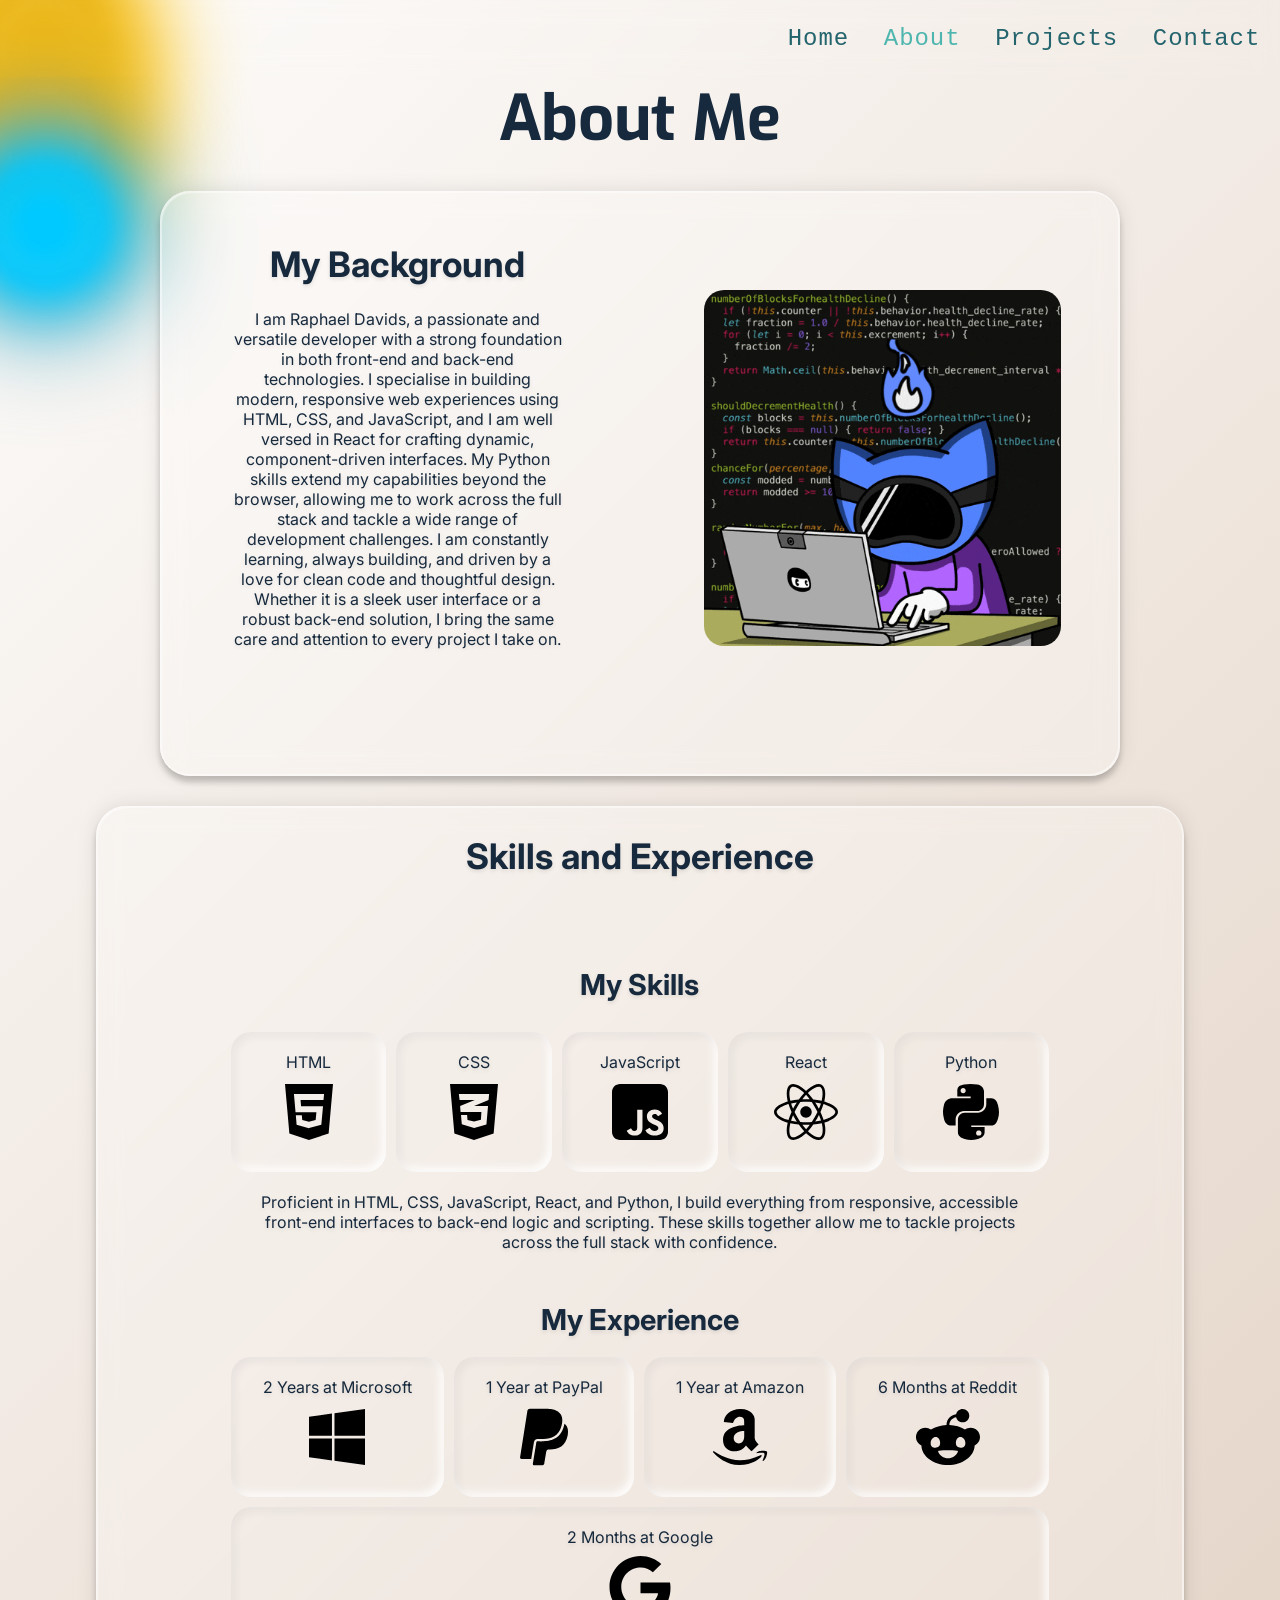
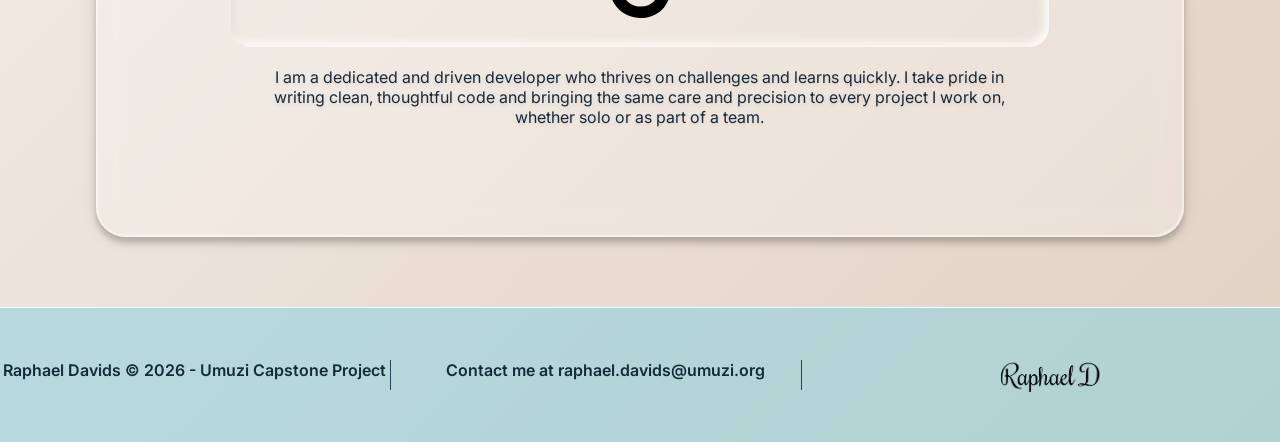
==== commit 2374acee: "Added the new screenshots for my readme file and also fixed a redundant comment and also change some" ====
--- a/about.html
+++ b/about.html
@@ -178,7 +178,7 @@
               </td>
               <td class="table-card">
                 <div class="inner-table-card">
-                  <span>2 Years at PayPal</span>
+                  <span>1 Year at PayPal</span>
                   <img
                     class="icon-static"
                     src="./images/paypal-icon.svg"
@@ -193,7 +193,7 @@
               </td>
               <td class="table-card">
                 <div class="inner-table-card">
-                  <span>2 Years at Amazon</span>
+                  <span>1 Year at Amazon</span>
                   <img
                     class="icon-static"
                     src="./images/amazon-icon.svg"
@@ -208,7 +208,7 @@
               </td>
               <td class="table-card">
                 <div class="inner-table-card">
-                  <span>2 Years at Reddit</span>
+                  <span>6 Months at Reddit</span>
                   <img
                     class="icon-static"
                     src="./images/reddit-icon.svg"
@@ -223,7 +223,7 @@
               </td>
               <td class="table-card">
                 <div class="inner-table-card">
-                  <span>2 Years at Google</span>
+                  <span>2 Months at Google</span>
                   <img
                     class="icon-static"
                     src="./images/google-icon.svg"
--- a/css/styles.css
+++ b/css/styles.css
@@ -235,6 +235,7 @@
  }
 
  nav ul a{
+    display: inline-block;
     color: var(--color-accent-dark);
     border-radius: 15px;
     transition: all 250ms ease-in-out;
@@ -249,6 +250,14 @@
     color: var(--color-white);
     background-color: var(--color-surface-alt);
  }
+
+ nav ul a:active{
+    box-shadow: inset -3px -3px 4px rgba(26, 35, 50, 0.181), 
+                inset 2px 3px 4px rgba(26, 35, 50, 0.508);
+    transform: translate(1px, 1.5px) scale(0.95);
+    transition: transform 20ms ease-out, box-shadow 20ms ease-out;
+}
+
 
 
 
@@ -756,7 +765,6 @@
     min-width: 40%;
     max-width: 90%;
     height: 95%;
-    /* margin: 20px auto; */
     border-radius: 30px;
     box-shadow: var(--glass-shadow);
     align-self: center;
@@ -827,7 +835,6 @@
   border: none;
   border-radius: 50px;
   cursor: pointer;
-  transition: all var(--transition-base);
   box-shadow: 6px 6px 12px rgba(26, 35, 50, 0.15), 
               -6px -6px 12px rgba(255, 255, 255, 0.7);
   width: 100%;
@@ -838,6 +845,14 @@
 .contact button:hover{
     background-position: left;
     transform: scaleY(1.1);
+}
+
+.contact button:active{
+    box-shadow: inset -4px -4px 8px rgba(26, 35, 50, 0.06), 
+                inset 4px 4px 8px rgba(26, 35, 50, 0.595);
+    transform: translate(1px, 1.5px) scale(0.98);
+    transition: all 20ms ease-out;
+    background-position: left;
 }
 
 .required-mark{
@@ -863,11 +878,39 @@
     transition: all 200ms ease-in-out;
 }
 
+address li span {
+    padding-right: 5px;
+}
+
+address li svg {
+    width: 30px;
+    vertical-align: middle;
+    transition: all 200ms ease-in-out;
+
+}
+
 address li:not(:first-of-type){
     margin-top: 30px;
 }
 
 address li:hover{
+    background-position: left;
+    box-shadow: inset -4px -4px 8px rgba(26, 35, 50, 0.06), 
+                inset 4px 4px 8px rgba(255, 255, 255, 0.9);
+    font-weight: 500;
+}
+
+address li:hover svg{
+    fill: var(--color-accent);
+}
+
+address li:active{
+    
+    fill: var(--color-accent-dark);
+    box-shadow: inset -4px -4px 8px rgba(26, 35, 50, 0.068), 
+                inset 4px 4px 8px rgba(26, 35, 50, 0.259);
+    transform: translate(1px, 1.5px) scale(0.98);
+    transition: all 10ms ease-out;
     background-position: left;
 }
 
@@ -879,6 +922,14 @@
     padding: 15px 10px;
     text-align: center;
 }
+
+address li a[href*="raphael.davids"] {
+    font-size: 0.8rem;
+    word-break: break-all;
+}
+/* Added word-break: break-all so that the email can wrap inside the <li> element as the screen resizes */
+
+
 
 }
 
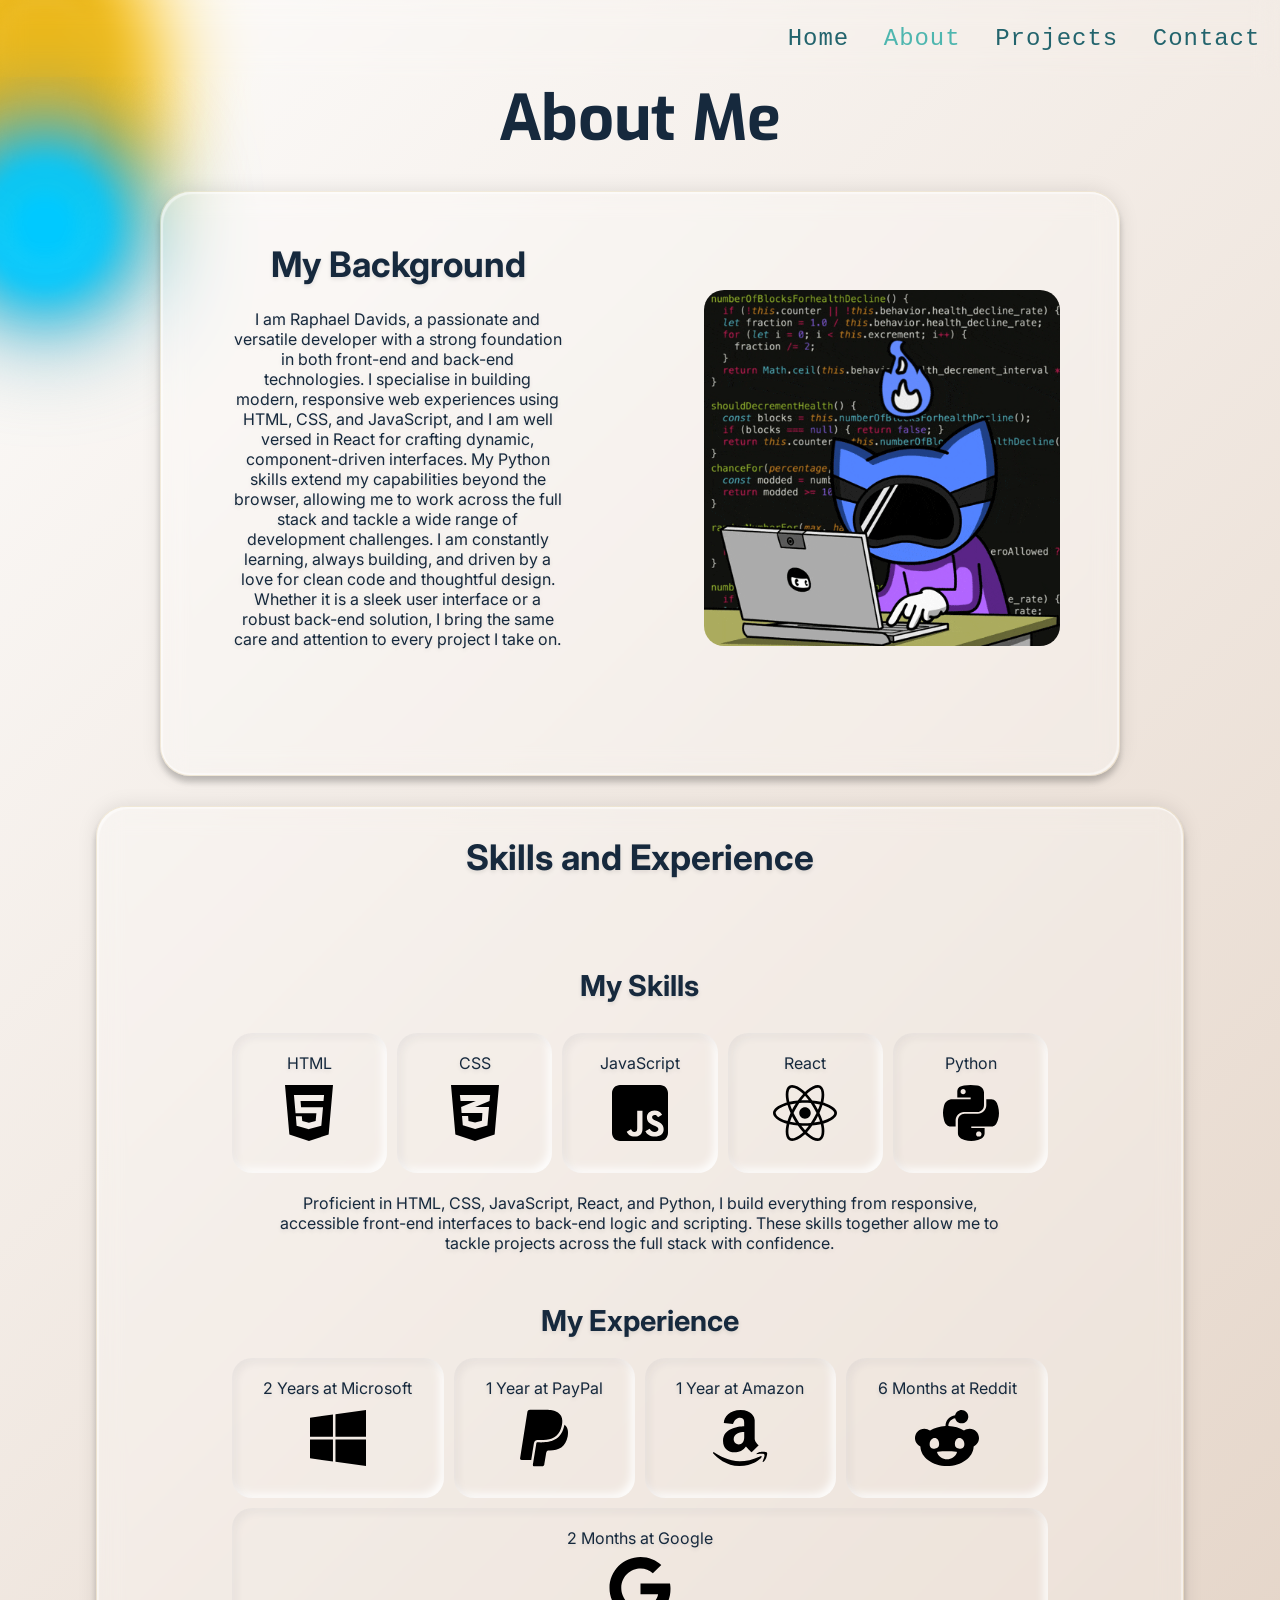
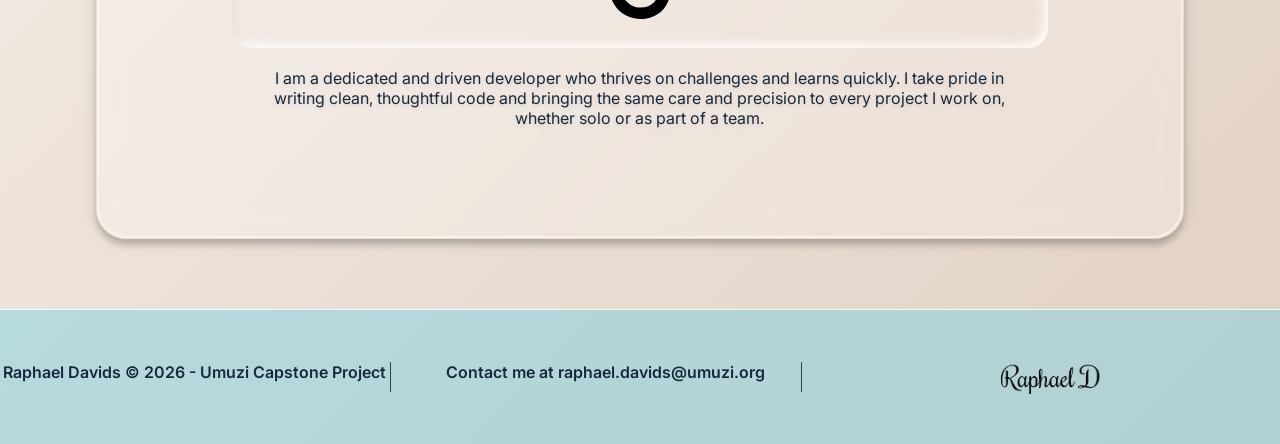
==== commit 58cad261: "Fixed redundant aria labels on ul and required tags, also fixed grid declarations and fixed border m" ====
--- a/about.html
+++ b/about.html
@@ -30,7 +30,7 @@
     </div>
     <header>
       <nav aria-label="Main navigation">
-        <ul role="list">
+        <ul>
           <li><a href="./index.html">Home</a></li>
           <li>
             <a href="./about.html" class="active" aria-current="page">About</a>
--- a/css/styles.css
+++ b/css/styles.css
@@ -6,224 +6,262 @@
 
 /*  FONT STYLING IMPORTS FROM GOOGLE FONTS */
 
-@import url('https://fonts.googleapis.com/css2?family=Exo:ital,wght@0,100..900;1,100..900&family=Inter:ital,opsz,wght@0,14..32,100..900;1,14..32,100..900&display=swap');
-
+@import url("https://fonts.googleapis.com/css2?family=Exo:ital,wght@0,100..900;1,100..900&family=Inter:ital,opsz,wght@0,14..32,100..900;1,14..32,100..900&display=swap");
 
 /* ----------------------CSS ROOT PROPERTIES -----------------------------------*/
 /* Root properties allows me to have a central place for basic styles like fonts and colors so that its easier to update my code and reduce repetitive code  */
 
 :root {
-    --color-bg: #e2fefe;
-    --color-bg-linear: linear-gradient(135deg, #fdfcfb 0%, #e2d1c3 100%);
-
-    --color-surface: #defcfc;
-    --color-surface-alt: #79d1e2;
-    --color-border: #22455f;
-    --color-text: #16293D;
-    --color-text-light: #9a9590;
-    --color-accent: #4eb6af;
-    --color-accent-dark: #23646d;
-    --color-white: #f5f2eb;
-    --color-alt: #ddbe7d;
-    --color-error: #d9534f;
-    --color-box-shadow: #010100;
-
-    --glass-bg: rgb(255,255,255,0.25);
-    --glass-bg-hover: rgba(36, 34, 32, 0.6);
-    --glass-border: rgba(201, 168, 76, 0.15);
-    --glass-border-hover: rgba(201,168, 76, 0.35);
-    --glass-blur: blur(12px);
-    --glass-shadow: 0 6px 6px rgb(0 0 0 / 20%), 0 0 20px rgb(0 0 0 / 10%);
-    --glass-text-shadow: 0 2px 4px rgb(0 0 0 / 10%);
-
-
-    --font-heading: "Exo", sans-serif;
-    --font-body: "Inter", sans-serif;
-    --font-mono: monospace;
-
+  --color-bg: #e2fefe;
+  --color-bg-linear: linear-gradient(135deg, #fdfcfb 0%, #e2d1c3 100%);
+
+  --color-surface: #defcfc;
+  --color-surface-alt: #79d1e2;
+  --color-border: #22455f;
+  --color-text: #16293d;
+  --color-text-light: #9a9590;
+  --color-accent: #4eb6af;
+  --color-accent-dark: #23646d;
+  --color-white: #f5f2eb;
+  --color-alt: #ddbe7d;
+  --color-error: #d9534f;
+  --color-box-shadow: #010100;
+
+  --glass-bg: rgb(255, 255, 255, 0.25);
+  --glass-bg-hover: rgba(36, 34, 32, 0.6);
+  --glass-border: rgba(201, 168, 76, 0.15);
+  --glass-border-hover: rgba(201, 168, 76, 0.35);
+  --glass-blur: blur(12px);
+  --glass-shadow: 0 6px 6px rgb(0 0 0 / 20%), 0 0 20px rgb(0 0 0 / 10%);
+  --glass-text-shadow: 0 2px 4px rgb(0 0 0 / 10%);
+
+  --font-heading: "Exo", sans-serif;
+  --font-body: "Inter", sans-serif;
+  --font-mono: monospace;
 }
 
 /* CSS RESET & BASE STYLING */
 /* Used to reset the styling to default so that it may be the same on all browsers */
 
-*, *::after, *::before {
-    box-sizing: border-box;
-    margin: 0;
-    padding: 0;
+*,
+*::after,
+*::before {
+  box-sizing: border-box;
+  margin: 0;
+  padding: 0;
 }
 
 /* Scroll-Behaviour added for smooth anchor link navigation currently only on form submit  */
-html{
-    scroll-behavior: smooth;
-    font-size: 16px;
-}
-
-
-
-
-body{
-    background-image: var(--color-bg-linear);
-    color: var(--color-text);
-    font-family: var(--font-body);
-    display: flex;
-    flex-direction: column;
-    min-height: 100vh;
-    min-width: 300px;
+html {
+  scroll-behavior: smooth;
+  font-size: 16px;
+}
+
+body {
+  background-image: var(--color-bg-linear);
+  color: var(--color-text);
+  font-family: var(--font-body);
+  display: flex;
+  flex-direction: column;
+  min-height: 100vh;
+  min-width: 300px;
 }
 /* Using a container with position fixed so that the orbs can move across the entire screen width and height and also overflow: hidden is used to prevent the orbs going off the screen and making the page extend further than what is intended. */
-.orb-container{
-    position: fixed;
-    width: 100%;
-    height: 100%;
-    z-index: -5000;
-    overflow: hidden;
+.orb-container {
+  position: fixed;
+  width: 100%;
+  height: 100%;
+  z-index: -5000;
+  overflow: hidden;
 }
 
 .orb {
-    width: 10vh;
-    height: 10vh;
-    border-radius: 50%;
-    background: radial-gradient(circle, #00c9ff 0%, #00c9ff 60%, transparent 90%);
-    box-shadow: 
-            0 0 20px 20px #00c9ff, 
-            0 0 60px 40px  #00c9ff,
-            0 0 100px 60px  #55a6bd;
-
-    filter: blur(10px);
-    animation: orb-mover-1 35s alternate-reverse linear infinite  ;
-}
-
+  width: 10vh;
+  height: 10vh;
+  border-radius: 50%;
+  background: radial-gradient(circle, #00c9ff 0%, #00c9ff 60%, transparent 90%);
+  box-shadow:
+    0 0 20px 20px #00c9ff,
+    0 0 60px 40px #00c9ff,
+    0 0 100px 60px #55a6bd;
+
+  filter: blur(10px);
+  animation: orb-mover-1 35s alternate-reverse linear infinite;
+}
 
 .orb:nth-of-type(1) {
-    width: 10vh;
-    height: 10vh;
-    border-radius: 50%;
-    z-index: -5000;
-    background: radial-gradient(circle, #e5b421 0%, #e5b421 60%, transparent 90%);
-    box-shadow: 
-            0 0 20px 20px #e5b421, 
-            0 0 60px 40px  #e5b421,
-            0 0 100px 60px  #ffc109;
-
-    filter: blur(6px);
-    animation: orb-mover-2 60s alternate-reverse linear infinite  ;
+  width: 10vh;
+  height: 10vh;
+  border-radius: 50%;
+  z-index: -5000;
+  background: radial-gradient(circle, #e5b421 0%, #e5b421 60%, transparent 90%);
+  box-shadow:
+    0 0 20px 20px #e5b421,
+    0 0 60px 40px #e5b421,
+    0 0 100px 60px #ffc109;
+
+  filter: blur(6px);
+  animation: orb-mover-2 60s alternate-reverse linear infinite;
 }
 
 .orb:nth-of-type(2) {
-    width: 10vh;
-    height: 10vh;
-    border-radius: 50%;
-    z-index: -5000;
-    background: radial-gradient(circle, #e5b421 0%, #e5b421 60%, transparent 90%);
-    box-shadow: 
-            0 0 20px 20px #e5b421, 
-            0 0 60px 40px  #e5b421,
-            0 0 100px 60px  #ffc109;
-
-    filter: blur(6px);
-    animation: orb-mover-3 30s alternate-reverse linear infinite  ;
+  width: 10vh;
+  height: 10vh;
+  border-radius: 50%;
+  z-index: -5000;
+  background: radial-gradient(circle, #e5b421 0%, #e5b421 60%, transparent 90%);
+  box-shadow:
+    0 0 20px 20px #e5b421,
+    0 0 60px 40px #e5b421,
+    0 0 100px 60px #ffc109;
+
+  filter: blur(6px);
+  animation: orb-mover-3 30s alternate-reverse linear infinite;
 }
 
 @keyframes orb-mover-1 {
-    0% { translate: 10vw 5vh;}
-    15% { translate: 40vw 20vh;}
-    30% { translate: 15vw 10vh;}
-    45% { translate: 20vw 45vh;}
-    60% { translate: 30vw 60vh;}
-    75% { translate: 35vw 70vh;}
-    90% { translate: 45vw 85vh;}
-    100% { translate: 50vw 95vh;}
+  0% {
+    translate: 10vw 5vh;
+  }
+  15% {
+    translate: 40vw 20vh;
+  }
+  30% {
+    translate: 15vw 10vh;
+  }
+  45% {
+    translate: 20vw 45vh;
+  }
+  60% {
+    translate: 30vw 60vh;
+  }
+  75% {
+    translate: 35vw 70vh;
+  }
+  90% {
+    translate: 45vw 85vh;
+  }
+  100% {
+    translate: 50vw 95vh;
+  }
 }
 
 @keyframes orb-mover-2 {
-    0% { translate: 80vw 15vh;}
-    15% { translate: 50vw 5vh;}
-    30% { translate: 20vw 30vh;}
-    45% { translate: 65vw 55vh;}
-    60% { translate: 10vw 75vh;}
-    75% { translate: 45vw 60vh;}
-    90% { translate: 75vw 85vh;}
-    100% { translate: 15vw 95vh;}
+  0% {
+    translate: 80vw 15vh;
+  }
+  15% {
+    translate: 50vw 5vh;
+  }
+  30% {
+    translate: 20vw 30vh;
+  }
+  45% {
+    translate: 65vw 55vh;
+  }
+  60% {
+    translate: 10vw 75vh;
+  }
+  75% {
+    translate: 45vw 60vh;
+  }
+  90% {
+    translate: 75vw 85vh;
+  }
+  100% {
+    translate: 15vw 95vh;
+  }
 }
 
 @keyframes orb-mover-3 {
-    0% { translate: 50vw 50vh;}
-    15% { translate: 15vw 15vh;}
-    30% { translate: 85vw 35vh;}
-    45% { translate: 30vw 70vh;}
-    60% { translate: 75vw 20vh;}
-    75% { translate: 5vw 45vh;}
-    90% { translate: 60vw 65vh;}
-    100% { translate: 90vw 10vh;}
-}
-
+  0% {
+    translate: 50vw 50vh;
+  }
+  15% {
+    translate: 15vw 15vh;
+  }
+  30% {
+    translate: 85vw 35vh;
+  }
+  45% {
+    translate: 30vw 70vh;
+  }
+  60% {
+    translate: 75vw 20vh;
+  }
+  75% {
+    translate: 5vw 45vh;
+  }
+  90% {
+    translate: 60vw 65vh;
+  }
+  100% {
+    translate: 90vw 10vh;
+  }
+}
 
 /* Using flex:1 so that <main> always fills out the entire space left over and footer is pushed to end */
-main{
-    flex: 1;
-}
-
-a{
-    color: var(--color-text);
-    text-decoration: none;
-    font-family: var(--font-body);
+main {
+  flex: 1;
+}
+
+a {
+  color: var(--color-text);
+  text-decoration: none;
+  font-family: var(--font-body);
 }
 
 h1 {
-    font-family: var(--font-heading);
+  font-family: var(--font-heading);
 }
 
 p {
-    font-family: var(--font-body);
-}
-
-
-
+  font-family: var(--font-body);
+}
 
 /* Defining glass look of containers so that I can just add the class where I need in the HTML */
 
-.glass{
-    position: relative;
-    background: var(--glass-bg);
-    backdrop-filter: var(--glass-blur);
-    border: 1px rgba(201, 168 , 76, 0.15);
-    box-shadow: 0 6px 6px rgb(0, 0 ,0 , 0.2), 0 0 20px rgba(0,0,0,0.1);
-    text-shadow: var(--glass-text-shadow);
+.glass {
+  position: relative;
+  background: var(--glass-bg);
+  backdrop-filter: var(--glass-blur);
+  border: 1px solid rgba(201, 168, 76, 0.15);
+  box-shadow:
+    0 6px 6px rgb(0, 0, 0, 0.2),
+    0 0 20px rgba(0, 0, 0, 0.1);
+  text-shadow: var(--glass-text-shadow);
 }
 
 .glass::after {
-    content: "";
-    position: absolute;
-    inset: 0;
-    border-radius: inherit;
-    box-shadow: inset 2px 2px 1px 0 rgba(255, 255, 255,0.5), inset -1px -1px 1px 1px rgb(255, 255, 255, 0.5);
-    pointer-events: none;
-  }
-
-  /* pointer-events:none is used to allow click to propagate through the pseudo-element or else items in the overlay created by the pseudo-element wont be accessible */
-
-
+  content: "";
+  position: absolute;
+  inset: 0;
+  border-radius: inherit;
+  box-shadow:
+    inset 2px 2px 1px 0 rgba(255, 255, 255, 0.5),
+    inset -1px -1px 1px 1px rgb(255, 255, 255, 0.5);
+  pointer-events: none;
+}
+
+/* pointer-events:none is used to allow click to propagate through the pseudo-element or else items in the overlay created by the pseudo-element wont be accessible */
 
 /* ------------------------- HEADER & NAVIGATION ---------------------------------*/
 
- /* Small devices (Phones, 300px and up) - media query - for good responsiveness */
+/* Small devices (Phones, 300px and up) - media query - for good responsiveness */
 @media (min-width: 300px) {
-
-
- nav{
-    position: sticky; 
+  nav {
+    position: sticky;
     top: 0;
     z-index: 100;
     height: 8.5vh;
     backdrop-filter: var(--glass-blur);
     display: flex;
     justify-content: center;
-
- }
-
-/* position: sticky is used to keep the nav bar at the top and a blur effect is used to blur content behind the nav bar */
-
- nav ul{
+  }
+
+  /* position: sticky is used to keep the nav bar at the top and a blur effect is used to blur content behind the nav bar */
+
+  nav ul {
     display: flex;
     justify-content: space-evenly;
     align-items: center;
@@ -231,10 +269,9 @@
     max-width: 80vw;
     list-style: none;
     font-size: 3.5vw;
-    
- }
-
- nav ul a{
+  }
+
+  nav ul a {
     display: inline-block;
     color: var(--color-accent-dark);
     border-radius: 15px;
@@ -242,73 +279,57 @@
     padding: 10px 15px;
     letter-spacing: 0.04em;
     font-family: var(--font-mono);
- }
-
-
-
- nav ul a:hover{
+  }
+
+  nav ul a:hover {
     color: var(--color-white);
     background-color: var(--color-surface-alt);
- }
-
- nav ul a:active{
-    box-shadow: inset -3px -3px 4px rgba(26, 35, 50, 0.181), 
-                inset 2px 3px 4px rgba(26, 35, 50, 0.508);
+  }
+
+  nav ul a:active {
+    box-shadow:
+      inset -3px -3px 4px rgba(26, 35, 50, 0.181),
+      inset 2px 3px 4px rgba(26, 35, 50, 0.508);
     transform: translate(1px, 1.5px) scale(0.95);
-    transition: transform 20ms ease-out, box-shadow 20ms ease-out;
-}
-
-
-
-
- .active{
+    transition:
+      transform 20ms ease-out,
+      box-shadow 20ms ease-out;
+  }
+
+  .active {
     color: var(--color-accent);
-
- }
-
-
-
- h1{
-    text-align: center;
-    font-size: 7Vh;
- }
- 
+  }
+
+  h1 {
+    text-align: center;
+    font-size: 7vh;
+  }
 }
 
 /* Medium devices (tablets, 768px and up) - media query - for good responsiveness  */
 @media (min-width: 768px) {
-
- nav{
+  nav {
     justify-content: flex-end;
-    }
- nav ul{
+  }
+  nav ul {
     max-width: 50vw;
     font-size: 1.5rem;
     margin-right: 8vw;
-    
- }
+  }
 }
 
 /* Large devices (desktops, 992px and up) - media query - for good responsiveness  */
 @media (min-width: 992px) {
-
- nav ul{
+  nav ul {
     margin-right: 0;
-    
- }
-}
-
-
-
-  
-
-
+  }
+}
 
 /* ----------------------------------- INDEX HTML -------------------------------------------- */
 
- /* Small devices (Phones, 300px and up) - media query - for good responsiveness */
+/* Small devices (Phones, 300px and up) - media query - for good responsiveness */
 @media (min-width: 300px) {
- .hero{
+  .hero {
     display: grid;
     grid-template-columns: 1fr;
     grid-template-rows: repeat(3, auto);
@@ -317,10 +338,9 @@
     height: auto;
     border-radius: 30px;
     gap: 20px;
- }
-
-
- .hero h2{
+  }
+
+  .hero h2 {
     grid-row: 1/2;
     padding-top: 20px;
     font-size: 2rem;
@@ -328,19 +348,18 @@
     width: 60%;
     align-self: center;
     justify-self: center;
- }
-
- .hero p {
+  }
+
+  .hero p {
     grid-row: 3/4;
     text-align: center;
     padding-bottom: 20px;
     width: 50%;
     align-self: center;
     justify-self: center;
-    
- }
-
- .hero img {
+  }
+
+  .hero img {
     grid-row: 2/3;
     width: 64%;
     border-radius: 30px;
@@ -348,16 +367,15 @@
     transition: all 200ms ease-in-out;
     align-self: center;
     justify-self: center;
- }
-
- .hero img:hover{
+  }
+
+  .hero img:hover {
     transform: rotate(10deg) translateY(-25px);
     cursor: pointer;
     z-index: -5;
- }
-
-
- .intro{
+  }
+
+  .intro {
     width: 80%;
     display: flex;
     flex-direction: column;
@@ -367,65 +385,70 @@
     min-height: 18vh;
     margin: 10px auto;
     border-radius: 30px;
-
- }
-
- .intro h2{
+  }
+
+  .intro h2 {
     font-size: 2rem;
     text-align: center;
     margin: 20px 0;
- }
-
- .intro p{
+  }
+
+  .intro p {
     width: 85%;
     margin-bottom: 25px;
-    text-align:center;
- }
- 
+    text-align: center;
+  }
 }
 
 /* Medium devices (tablets, 768px and up) - media query - for good responsiveness  */
 @media (min-width: 768px) {
- .hero{
+  .hero {
+    display: grid;
+    grid-template-columns: 1fr 1fr;
+    grid-template-rows: repeat(4, 1fr);
+    width: 65%;
+    height: 65vh;
+  }
+
+  .hero h2 {
+    grid-column: 1/2;
+    grid-row: 2/3;
+    text-align: center;
+    width: 60%;
+  }
+
+  .hero p {
+    grid-column: 1/2;
+    grid-row: 3/4;
+    text-align: center;
+    padding: 5px 0 20px 0;
+    width: 75%;
+  }
+
+  .hero img {
+    grid-column: 2/3;
+    grid-row: 1/5;
+    min-width: 220px;
+    max-width: 90%;
+  }
+}
+
+/* Large devices (laptops, 992px and up) - media query - for good responsiveness  */
+@media (min-width: 992px) {
+  .hero {
     display: grid;
     grid-template-columns: 1fr 1fr;
     grid-template-rows: repeat(4, 1fr);
     width: 65%;
     height: 55vh;
- }
-
-
- .hero h2{
-    grid-column: 1/1;
-    grid-row: 2/3;
-    text-align: center;
-    width: 60%;
- }
-
- .hero p {
-    grid-column: 1/1;
-    grid-row: 3/4;
-    text-align: center;
-    padding: 20px;
-    width: 65%;
- }
-
- .hero img {
-    grid-column: 2/3;
-    grid-row: 1/5;
-    min-width: 220px;
-    max-width: 90%;
- }
-}
-  
-
+  }
+}
 
 /* --------------------------------------ABOUT.HTML ------------------------------------------------------- */
 
- /* Small devices (Phones, 300px and up) - media query - for good responsiveness */
+/* Small devices (Phones, 300px and up) - media query - for good responsiveness */
 @media (min-width: 300px) {
-    
- .about-main{
+  .about-main {
     width: 75%;
     height: auto;
     margin: 30px auto;
@@ -436,135 +459,131 @@
     grid-template-rows: repeat(3, auto);
     align-content: center;
     gap: 10px;
- }
-
- .about-main h2{
-    text-align: center;
-    font-size:2.2rem;
+  }
+
+  .about-main h2 {
+    text-align: center;
+    font-size: 2.2rem;
     margin: 1vh;
     grid-row: 1/2;
- }
-
- .about-main img{
+  }
+
+  .about-main img {
     grid-row: 2/3;
     width: 60%;
     object-fit: cover;
     border-radius: 20px;
     justify-self: center;
     align-self: center;
- }
-
- .about-main p{
+  }
+
+  .about-main p {
     text-align: center;
     width: 70%;
-    font-size:1rem;
+    font-size: 1rem;
     padding-top: 0.5vh;
     grid-row: 3/4;
-    justify-self:  center;
- }
-
- .about-skills{
+    justify-self: center;
+  }
+
+  .about-skills {
     width: 85%;
     margin: 30px auto;
     padding: 20px;
     border-radius: 30px;
     padding-bottom: 30px;
- }
-
- .about-skills h2{
-    text-align: center;
-    font-size:2.2rem;
+  }
+
+  .about-skills h2 {
+    text-align: center;
+    font-size: 2.2rem;
     margin: 1vh;
- }
-
- /* Get the table to display and behave like a block elements so that flex properties can be used */
-
- #table{
+  }
+
+  /* Get the table to display and behave like a block elements so that flex properties can be used */
+
+  #table {
     display: block;
-    
- }       
-
- #table{
+  }
+
+  #table {
     margin: 50px auto;
     table-layout: fixed;
     width: 80%;
     text-align: center;
     border-collapse: separate;
     border-spacing: 10px;
-
     border-radius: 30px;
- }
-
- tr {
+  }
+
+  tr {
     display: flex;
     flex-wrap: wrap;
     justify-content: center;
     gap: 10px;
     margin-bottom: 10px;
- }
-
- th{
+  }
+
+  th {
     padding: 30px 0 10px 0;
     font-size: 1.8rem;
- }
-
-
- td{
+  }
+
+  td {
     flex: 1 1 auto;
     min-width: 120px;
     padding: 10px 30px;
- }
-
-
- .table-card{
+  }
+
+  .table-card {
     position: relative;
     height: 140px;
     border-radius: 20px;
-    box-shadow: inset 4px 4px 8px rgba(26, 35, 50, 0.06), 
-                inset -4px -4px 8px rgba(255, 255, 255, 0.9);
+    box-shadow:
+      inset 4px 4px 8px rgba(26, 35, 50, 0.06),
+      inset -4px -4px 8px rgba(255, 255, 255, 0.9);
     padding: 10px;
     transition: all ease-in-out 250ms;
- }
-
- .table-card:hover{
+  }
+
+  .table-card:hover {
     cursor: pointer;
-    fill:#12fff7;
-    box-shadow: inset -4px -4px 12px rgba(26, 35, 50, 0.06),
-                inset 1px 1px 8px rgba(122, 244, 255, 0.9),
-                inset 4px 4px 12px rgba(255, 255, 255, 0.9),
-                inset -4px -4px 8px rgba(122, 244, 255, 0.9);
-
- } 
-
- /* Used a div here as my positioning context as using position:relative on the td elements are not providing reliable results in getting my images to change on the same position */
-
- .inner-table-card{
+    fill: #12fff7;
+    box-shadow:
+      inset -4px -4px 12px rgba(26, 35, 50, 0.06),
+      inset 1px 1px 8px rgba(122, 244, 255, 0.9),
+      inset 4px 4px 12px rgba(255, 255, 255, 0.9),
+      inset -4px -4px 8px rgba(122, 244, 255, 0.9);
+  }
+
+  /* Used a div here as my positioning context as using position:relative on the td elements are not providing reliable results in getting my images to change on the same position */
+
+  .inner-table-card {
     position: relative;
     display: flex;
     flex-direction: column;
     align-items: center;
     justify-content: center;
     height: 100%;
- }
-
- #table img{
+  }
+
+  #table img {
     height: 80px;
     display: block;
-    margin: 0 auto ;
-
- }
-
- #table .table-card .icon-hovered{
+    margin: 0 auto;
+  }
+
+  #table .table-card .icon-hovered {
     height: 60px;
- }
-
- .table-card .icon-static{
+  }
+
+  .table-card .icon-static {
     opacity: 1;
     visibility: visible;
     transition: all 50ms ease-in-out;
- }
-
- .table-card .icon-hovered{
+  }
+
+  .table-card .icon-hovered {
     position: absolute;
     top: 60%;
     left: 50%;
@@ -572,183 +591,163 @@
     opacity: 0;
     visibility: hidden;
     transition: all 50ms ease-in-out;
- }
- /* Position absolute used so that the .hovered element can occupy the same space in the document flow as .static for the transition effect */
-
-
-
-
- .table-card:hover .icon-hovered{
+  }
+  /* Position absolute used so that the .hovered element can occupy the same space in the document flow as .static for the transition effect */
+
+  .table-card:hover .icon-hovered {
     opacity: 1;
     visibility: visible;
- }
-
- .table-card:hover .icon-static{
+  }
+
+  .table-card:hover .icon-static {
     opacity: 0;
     visibility: hidden;
- }
+  }
 }
 
 /* Medium devices (tablets, 768px and up) - media query - for good responsiveness  */
 @media (min-width: 768px) {
- .about-main{
+  .about-main {
     max-height: 65vh;
     grid-template-columns: repeat(2, 1fr);
     grid-template-rows: repeat(5, 1fr);
-
- }
-
- .about-main h2{
+  }
+
+  .about-main h2 {
     grid-column: 1/2;
     grid-row: 2/3;
     align-self: flex-end;
- }
-
- .about-main p{
+  }
+
+  .about-main p {
     padding-top: 0.5vh;
     grid-column: 1/2;
     grid-row: 3/4;
-    justify-self:  center;
-  }
-
- .about-main img{
+    justify-self: center;
+  }
+
+  .about-main img {
     grid-column: 2/3;
     grid-row: 1/7;
     width: 75%;
     max-height: 90%;
     justify-self: center;
     align-self: center;
- }
-
-}
-  
-
+  }
+}
 
 /* -------------------------------------PROJECTS HTML ----------------------------------------------------- */
 /* Flex wrap and min-width handle the responsiveness of my project cards, so no media queries needed */
-.projects{
-    display: flex;
-    width: 80%;
-    min-height: 60vh;
-    flex-wrap: wrap;
-    gap: 20px;
-    margin: 30px auto;
-    justify-content: center;
-    align-items: stretch;
+.projects {
+  display: flex;
+  width: 80%;
+  min-height: 60vh;
+  flex-wrap: wrap;
+  gap: 20px;
+  margin: 30px auto;
+  justify-content: center;
+  align-items: stretch;
 }
 
 .project-card {
-    display: flex;
-    flex-direction: column;
-    padding: 20px;
-    border-radius: 20px;
-    min-width: 300px;
-    min-height: 400px;
-    max-width: 30%;
-    transition: all 250ms ease-in-out;
-}
-
-.project-card:hover{
-    cursor: pointer;
-    scale: 1.05;
-}
-
-.project-card:hover h2{
-    color: var(--color-accent);
-}
-
-.project-card h2{
-    font-size: 1.8rem;
-    padding-bottom: 20px;
-    transition: all 250ms ease-in-out;
-
-
-}
-
-
-.project-card .hovered{
-    position: absolute;
-    left: 20px;
-    opacity: 0;
-    visibility: hidden;
-    transition: all 450ms ease-in-out;
-
+  display: flex;
+  flex-direction: column;
+  padding: 20px;
+  border-radius: 20px;
+  min-width: 300px;
+  min-height: 400px;
+  max-width: 30%;
+  transition: all 250ms ease-in-out;
+}
+
+.project-card:hover {
+  cursor: pointer;
+  scale: 1.05;
+}
+
+.project-card:hover h2 {
+  color: var(--color-accent);
+}
+
+.project-card h2 {
+  font-size: 1.8rem;
+  padding-bottom: 20px;
+  transition: all 250ms ease-in-out;
+}
+
+.project-card .hovered {
+  position: absolute;
+  left: 20px;
+  opacity: 0;
+  visibility: hidden;
+  transition: all 450ms ease-in-out;
 }
 /* Position absolute used so that the .hovered element can occupy the same space in the document flow as .static for the transition effect */
 
-
-.project-card:hover .static{
-
-    opacity: 1;
-    visibility: visible;
-    transition: all 250ms ease-in-out;
-}
-.project-card:hover .hovered{
-    opacity: 1;
-    visibility: visible;
-}
-
-.project-card:hover .static{
-    opacity: 0;
-    visibility: hidden;
-}
-
-
-.project-card img{
-    width: 105%;
-    height: 50%;
-    object-fit: fill;
-    align-self: center;
-    border-radius: 5px;
-    box-shadow: var(--glass-shadow);
-}
-
-.project-card p{
-    text-align: center;
-    margin-top: 40px;
-    text-wrap: wrap;
-}
-
-
-
+.project-card:hover .static {
+  opacity: 1;
+  visibility: visible;
+  transition: all 250ms ease-in-out;
+}
+.project-card:hover .hovered {
+  opacity: 1;
+  visibility: visible;
+}
+
+.project-card:hover .static {
+  opacity: 0;
+  visibility: hidden;
+}
+
+.project-card img {
+  width: 105%;
+  height: 50%;
+  object-fit: fill;
+  align-self: center;
+  border-radius: 5px;
+  box-shadow: var(--glass-shadow);
+}
+
+.project-card p {
+  text-align: center;
+  margin-top: 40px;
+  text-wrap: wrap;
+}
 
 /* ----------------------------------- CONTACT HTML -------------------------------------------- */
 
- /* Small devices (Phones, 300px and up) - media query - for good responsiveness */
-@media (min-width:300px) {
-
-
- 
-.contact{
+/* Small devices (Phones, 300px and up) - media query - for good responsiveness */
+@media (min-width: 300px) {
+  .contact {
     display: grid;
     grid-template-columns: 1fr;
     grid-template-rows: auto auto auto auto;
     width: 80%;
-    margin: 0  auto 2vh;
+    margin: 0 auto 2vh;
     height: auto;
     border-radius: 30px;
     margin-top: 25px;
-}
-
-.contact h2{
+  }
+
+  .contact h2 {
     grid-column: 1/2;
     grid-row: 1/2;
     font-size: 2rem;
     text-align: center;
     width: 60%;
     margin: 10px auto;
-}
-
-.contact h2:last-of-type{
+  }
+
+  .contact h2:last-of-type {
     grid-column: 1/2;
     grid-row: 3/4;
     font-size: 2rem;
     text-align: center;
     width: 70%;
     margin: 10px auto;
-}
-
-form{
+  }
+
+  form {
     display: flex;
     flex-direction: column;
     width: 70%;
@@ -756,10 +755,9 @@
     justify-self: center;
     grid-column: 1/2;
     grid-row: 2/2;
-
-}
-
-.contact img{
+  }
+
+  .contact img {
     grid-column: 1/2;
     grid-row: 3/4;
     min-width: 40%;
@@ -770,256 +768,260 @@
     align-self: center;
     justify-self: center;
     display: none;
-}
-
-label{
+  }
+
+  label {
     font-size: 1rem;
     margin-top: 3px;
-}
-
-input, select{
-  background: #e0ddee;
-  padding: 10px;
-  padding-left: 20px;
-  height: 40px;
-  font-size: 14px;
-  border-radius: 50px;
-  border: none;
-  box-shadow: inset 4px 4px 8px rgba(26, 35, 50, 0.06), 
-              inset -4px -4px 8px rgba(255, 255, 255, 0.9);
-  margin: 5px 0;
-
-}
-
-select {
+  }
+
+  input,
+  select {
+    background: #e0ddee;
+    padding: 10px;
+    padding-left: 20px;
+    height: 40px;
+    font-size: 14px;
+    border-radius: 50px;
+    border: none;
+    box-shadow:
+      inset 4px 4px 8px rgba(26, 35, 50, 0.06),
+      inset -4px -4px 8px rgba(255, 255, 255, 0.9);
+    margin: 5px 0;
+  }
+
+  select {
     cursor: pointer;
     padding: 0 15px;
     padding-right: 20px;
     color: var(--color-text);
-
-}
-
-textarea {
-  background: #e0ddee;
-  padding: 15px 10px 15px 20px;
-  height: auto;
-  min-height: 70px;
-  resize: vertical;
-  font-size: 14px;
-  font-family: var(--font-body);
-  border-radius: 20px;
-  border: none;
-  box-shadow: inset 4px 4px 8px rgba(26, 35, 50, 0.06), 
-              inset -4px -4px 8px rgba(255, 255, 255, 0.9);
-  margin: 5px 0;
-}
-
-input:focus, textarea:focus, select:focus{
-  border:none;
-  outline: none;
-  box-shadow: inset 4px 4px 6px rgba(26, 35, 50, 0.06), 
-              inset -4px -4px 6px rgba(255, 255, 255, 0.9),
-              0 0 0 4px rgba(2, 239, 243, 0.2);
-}
-
-.contact button{
-  margin: 20px 0;
-  background: linear-gradient(145deg, var(--color-accent-dark), var(--color-accent) , var(--color-accent-dark));
-  background-position: right;
-  background-size: 200% 200%;
-  color: var(--color-bg);
-  padding: 14px 32px;
-  font-size: 16px;
-  font-weight: var(--font-weight-semibold);
-  font-family: var(--font-body);
-  border: none;
-  border-radius: 50px;
-  cursor: pointer;
-  box-shadow: 6px 6px 12px rgba(26, 35, 50, 0.15), 
-              -6px -6px 12px rgba(255, 255, 255, 0.7);
-  width: 100%;
-  letter-spacing: 0.5px;
-  transition: all 250ms ease-in-out;
-}
-
-.contact button:hover{
+  }
+
+  textarea {
+    background: #e0ddee;
+    padding: 15px 10px 15px 20px;
+    height: auto;
+    min-height: 70px;
+    resize: vertical;
+    font-size: 14px;
+    font-family: var(--font-body);
+    border-radius: 20px;
+    border: none;
+    box-shadow:
+      inset 4px 4px 8px rgba(26, 35, 50, 0.06),
+      inset -4px -4px 8px rgba(255, 255, 255, 0.9);
+    margin: 5px 0;
+  }
+
+  input:focus,
+  textarea:focus,
+  select:focus {
+    border: none;
+    outline: none;
+    box-shadow:
+      inset 4px 4px 6px rgba(26, 35, 50, 0.06),
+      inset -4px -4px 6px rgba(255, 255, 255, 0.9),
+      0 0 0 4px rgba(2, 239, 243, 0.2);
+  }
+
+  .contact button {
+    margin: 20px 0;
+    background: linear-gradient(
+      145deg,
+      var(--color-accent-dark),
+      var(--color-accent),
+      var(--color-accent-dark)
+    );
+    background-position: right;
+    background-size: 200% 200%;
+    color: var(--color-bg);
+    padding: 14px 32px;
+    font-size: 16px;
+    font-weight: var(--font-weight-semibold);
+    font-family: var(--font-body);
+    border: none;
+    border-radius: 50px;
+    cursor: pointer;
+    box-shadow:
+      6px 6px 12px rgba(26, 35, 50, 0.15),
+      -6px -6px 12px rgba(255, 255, 255, 0.7);
+    width: 100%;
+    letter-spacing: 0.5px;
+    transition: all 250ms ease-in-out;
+  }
+
+  .contact button:hover {
     background-position: left;
     transform: scaleY(1.1);
-}
-
-.contact button:active{
-    box-shadow: inset -4px -4px 8px rgba(26, 35, 50, 0.06), 
-                inset 4px 4px 8px rgba(26, 35, 50, 0.595);
+  }
+
+  .contact button:active {
+    box-shadow:
+      inset -4px -4px 8px rgba(26, 35, 50, 0.06),
+      inset 4px 4px 8px rgba(26, 35, 50, 0.595);
     transform: translate(1px, 1.5px) scale(0.98);
     transition: all 20ms ease-out;
     background-position: left;
-}
-
-.required-mark{
+  }
+
+  .required-mark {
     color: var(--color-error);
-}
-
-address {
+  }
+
+  address {
     width: 70%;
     align-self: center;
     justify-self: center;
-}
-
-address li {
+  }
+
+  address li {
     padding: 0;
     list-style: none;
     border-radius: 50px;
-    box-shadow: inset 4px 4px 8px rgba(26, 35, 50, 0.06), 
-                inset -4px -4px 8px rgba(255, 255, 255, 0.9);
+    box-shadow:
+      inset 4px 4px 8px rgba(26, 35, 50, 0.06),
+      inset -4px -4px 8px rgba(255, 255, 255, 0.9);
     margin: 22px 0;
-    background: linear-gradient(145deg, #e2d1c3b4, #fdfcfb9e , #e2d1c3b4);
+    background: linear-gradient(145deg, #e2d1c3b4, #fdfcfb9e, #e2d1c3b4);
     background-position: right;
     background-size: 150% 150%;
     transition: all 200ms ease-in-out;
-}
-
-address li span {
+  }
+
+  address li span {
     padding-right: 5px;
-}
-
-address li svg {
+  }
+
+  address li svg {
     width: 30px;
     vertical-align: middle;
     transition: all 200ms ease-in-out;
-
-}
-
-address li:not(:first-of-type){
+  }
+
+  address li:not(:first-of-type) {
     margin-top: 30px;
-}
-
-address li:hover{
+  }
+
+  address li:hover {
     background-position: left;
-    box-shadow: inset -4px -4px 8px rgba(26, 35, 50, 0.06), 
-                inset 4px 4px 8px rgba(255, 255, 255, 0.9);
+    box-shadow:
+      inset -4px -4px 8px rgba(26, 35, 50, 0.06),
+      inset 4px 4px 8px rgba(255, 255, 255, 0.9);
     font-weight: 500;
-}
-
-address li:hover svg{
+  }
+
+  address li:hover svg {
     fill: var(--color-accent);
-}
-
-address li:active{
-    
+  }
+
+  address li:active {
     fill: var(--color-accent-dark);
-    box-shadow: inset -4px -4px 8px rgba(26, 35, 50, 0.068), 
-                inset 4px 4px 8px rgba(26, 35, 50, 0.259);
+    box-shadow:
+      inset -4px -4px 8px rgba(26, 35, 50, 0.068),
+      inset 4px 4px 8px rgba(26, 35, 50, 0.259);
     transform: translate(1px, 1.5px) scale(0.98);
     transition: all 10ms ease-out;
     background-position: left;
-}
-
-address li a {
+  }
+
+  address li a {
     display: block;
     font-size: 0.9rem;
     width: 100%;
     height: 100%;
     padding: 15px 10px;
     text-align: center;
-}
-
-address li a[href*="raphael.davids"] {
+  }
+
+  address li a[href*="raphael.davids"] {
     font-size: 0.8rem;
     word-break: break-all;
-}
-/* Added word-break: break-all so that the email can wrap inside the <li> element as the screen resizes */
-
-
-
+  }
+  /* Added word-break: break-all so that the email can wrap inside the <li> element as the screen resizes */
 }
 
 /* Medium devices (tablets, 768px and up) - media query - for good responsiveness  */
 @media (min-width: 768px) {
-
- .contact{
+  .contact {
     grid-template-columns: 1fr 1.25fr 1fr;
     grid-template-rows: auto 1fr auto;
     width: 85%;
     min-height: 60vh;
- }
-
- .contact h2{
+  }
+
+  .contact h2 {
     margin-top: 20px;
-    grid-column: 1/1;
+    grid-column: 1/2;
     grid-row: 1/2;
- }
-
-  .contact h2:last-of-type{
+  }
+
+  .contact h2:last-of-type {
     margin-top: 20px;
     width: 80%;
     grid-column: 3/4;
     grid-row: 1/2;
- }
-
- form{
-    grid-column: 1/1;
+  }
+
+  form {
+    grid-column: 1/2;
     grid-row: 2/3;
     margin-top: 10px;
- }
-
- .contact img{
-    grid-column: 2/2;
+  }
+
+  .contact img {
+    grid-column: 2/3;
     grid-row: 1/4;
     display: block;
- }
-
- address{
+  }
+
+  address {
     grid-column: 3/4;
     grid-row: 2/3;
     align-self: flex-start;
- }
-
+  }
 }
 
 /* Large devices (desktops, 992px and up) - media query - for good responsiveness  */
 @media (min-width: 992px) {
-
- .contact{
+  .contact {
     width: 85%;
- }
-
-}
-
+  }
+}
 
 /* FOOTER STYLING ALL PAGES */
 /* Display flex is used with flex wrap so no need for media queries to handle responsiveness*/
-footer{
-    width: 100%;
-    margin-top: 40px;
-    height: 15vh;
-    background-color: #79d0e275;
-    border-top: 1px solid var(--color-bg) ;
-    display: flex;
-    flex-wrap: wrap;
-    align-items: center;
-    justify-content: space-evenly;
-    gap: 20px;
-}
-
-footer p, footer a{
-    width: 20%;
-    font-weight: 600;
-    text-align: center;
-    vertical-align:middle;
-    border-right: 1px solid var(--color-border);
-    height: 30px;
-    flex: 1;
-    min-width: 200px;
-}
-
- footer a:hover{
-    color: var(--color-accent-dark);
-    text-decoration: underline;
- }
-
-footer img{
-    flex: 1;
-    max-width: 100px;
-    margin: 0 14% 0 14%;
-}
-
+footer {
+  width: 100%;
+  margin-top: 40px;
+  height: 15vh;
+  background-color: #79d0e275;
+  border-top: 1px solid var(--color-bg);
+  display: flex;
+  flex-wrap: wrap;
+  align-items: center;
+  justify-content: space-evenly;
+  gap: 20px;
+}
+
+footer p,
+footer a {
+  width: 20%;
+  font-weight: 600;
+  text-align: center;
+  vertical-align: middle;
+  border-right: 1px solid var(--color-border);
+  height: 30px;
+  flex: 1;
+  min-width: 200px;
+}
+
+footer a:hover {
+  color: var(--color-accent-dark);
+  text-decoration: underline;
+}
+
+footer img {
+  flex: 1;
+  max-width: 100px;
+  margin: 0 14% 0 14%;
+}
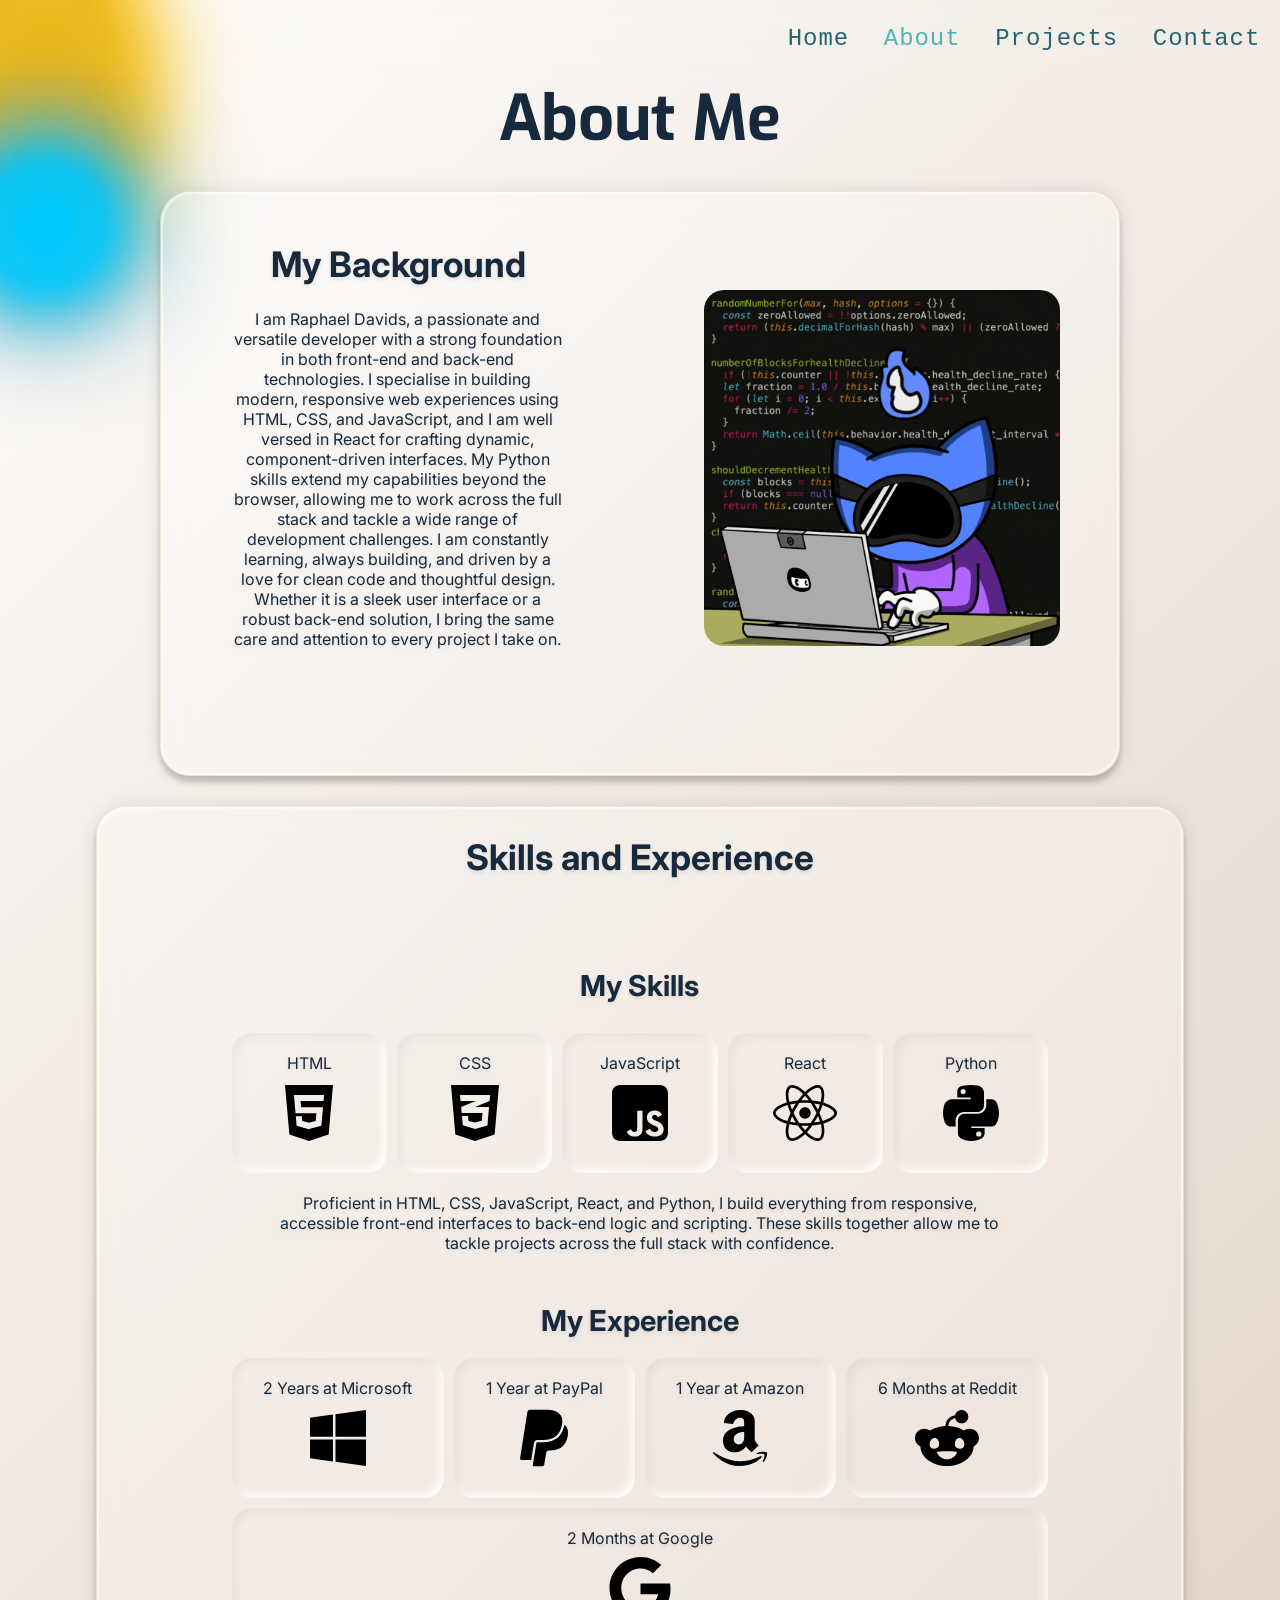
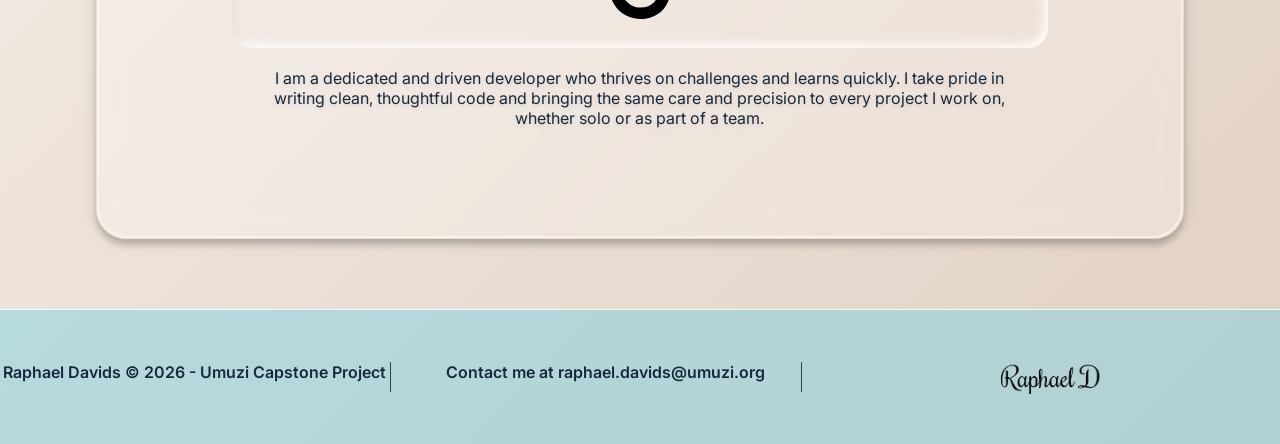
==== commit 228adf34: "Added a skip to content link and this is the styling to keep it out of sight unless tabbed into it s" ====
--- a/about.html
+++ b/about.html
@@ -23,6 +23,8 @@
     <link rel="stylesheet" href="css/styles.css" />
   </head>
   <body>
+    <a href="#main-content" class="skip-link">Skip to main content</a>
+    <!-- These divs are used only for background animation styling of orbs, only three are used to keep inline with the assignment requirements  -->
     <div class="orb-container" aria-hidden="true">
       <div class="orb" aria-hidden="true"></div>
       <div class="orb" aria-hidden="true"></div>
@@ -41,7 +43,7 @@
       </nav>
       <h1>About Me</h1>
     </header>
-    <main>
+    <main id="main-content">
       <section class="about-main glass">
         <h2>My Background</h2>
         <p>
@@ -85,6 +87,7 @@
                     class="icon-hovered"
                     src="./images/html5-icon-hovered.svg"
                     alt="Colored HTML5 logo"
+                    aria-hidden="true"
                   />
                 </div>
               </td>
@@ -100,6 +103,7 @@
                     class="icon-hovered"
                     src="./images/css3-icon-hovered.svg"
                     alt="Colored CSS3 logo"
+                    aria-hidden="true"
                   />
                 </div>
               </td>
@@ -115,6 +119,7 @@
                     class="icon-hovered"
                     src="./images/js-icon-hovered.svg"
                     alt="Colored JavaScript logo"
+                    aria-hidden="true"
                   />
                 </div>
               </td>
@@ -130,6 +135,7 @@
                     class="icon-hovered"
                     src="./images/react-icon-hovered.svg"
                     alt="Colored React logo"
+                    aria-hidden="true"
                   />
                 </div>
               </td>
@@ -145,6 +151,7 @@
                     class="icon-hovered"
                     src="./images/python-icon-hovered.svg"
                     alt="Colored Python logo"
+                    aria-hidden="true"
                   />
                 </div>
               </td>
@@ -173,6 +180,7 @@
                     class="icon-hovered"
                     src="./images/microsoft-icon-hovered.svg"
                     alt="Colored Microsoft logo"
+                    aria-hidden="true"
                   />
                 </div>
               </td>
@@ -188,6 +196,7 @@
                     class="icon-hovered"
                     src="./images/paypal-icon-hovered.svg"
                     alt="Colored PayPal logo"
+                    aria-hidden="true"
                   />
                 </div>
               </td>
@@ -203,6 +212,7 @@
                     class="icon-hovered"
                     src="./images/amazon-icon-hovered.svg"
                     alt="Colored Amazon logo"
+                    aria-hidden="true"
                   />
                 </div>
               </td>
@@ -218,6 +228,7 @@
                     class="icon-hovered"
                     src="./images/reddit-icon-hovered.svg"
                     alt="Colored Reddit logo"
+                    aria-hidden="true"
                   />
                 </div>
               </td>
@@ -233,6 +244,7 @@
                     class="icon-hovered"
                     src="./images/google-icon-hovered.svg"
                     alt="Colored Google logo"
+                    aria-hidden="true"
                   />
                 </div>
               </td>
--- a/css/styles.css
+++ b/css/styles.css
@@ -66,6 +66,21 @@
   min-height: 100vh;
   min-width: 300px;
 }
+
+/* Added a skip to content link and this is the styling to keep it out of sight unless tabbed into it so that it will appear for better accessibility  */
+
+.skip-link {
+  position: absolute;
+  top: -100%;
+  left: 0;
+  padding: 8px 16px;
+  z-index: 999;
+}
+
+.skip-link:focus {
+  top: 0;
+}
+
 /* Using a container with position fixed so that the orbs can move across the entire screen width and height and also overflow: hidden is used to prevent the orbs going off the screen and making the page extend further than what is intended. */
 .orb-container {
   position: fixed;
@@ -651,6 +666,7 @@
 
 .project-card {
   display: flex;
+  position: relative;
   flex-direction: column;
   padding: 20px;
   border-radius: 20px;
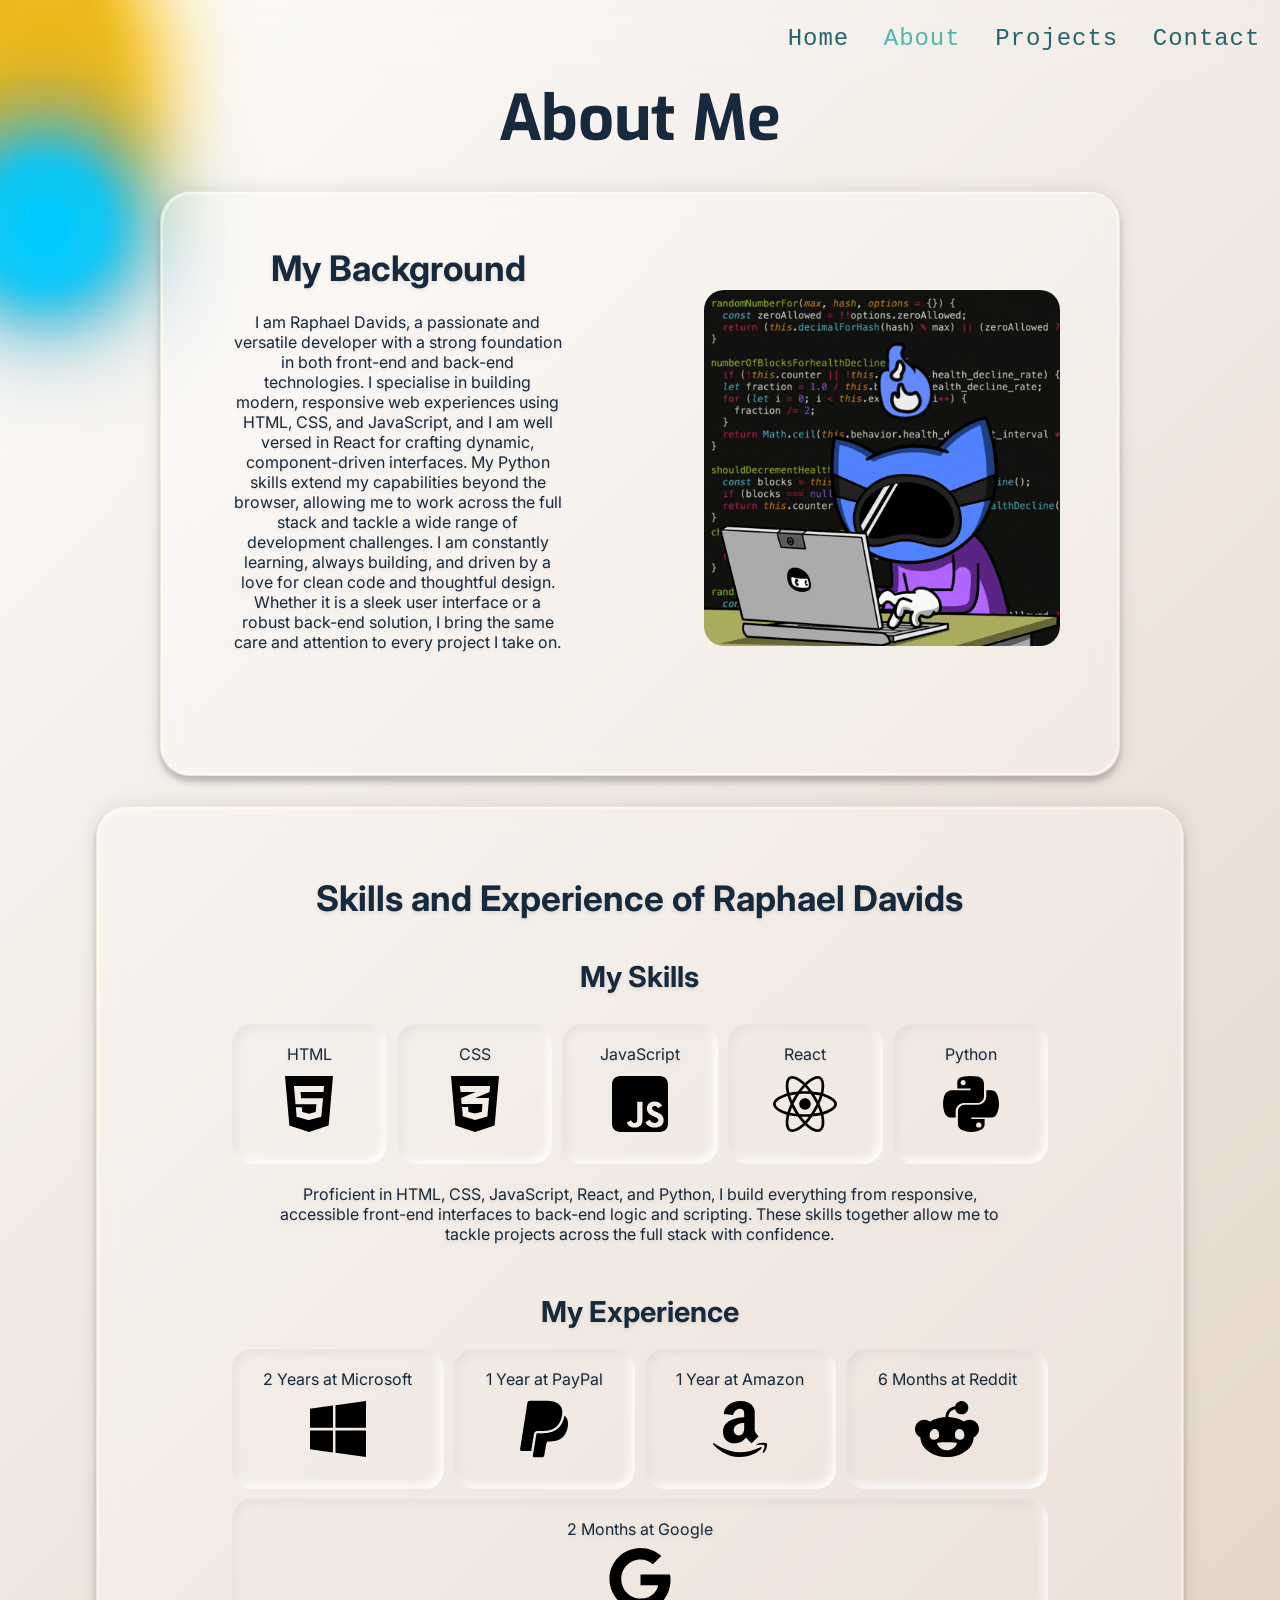
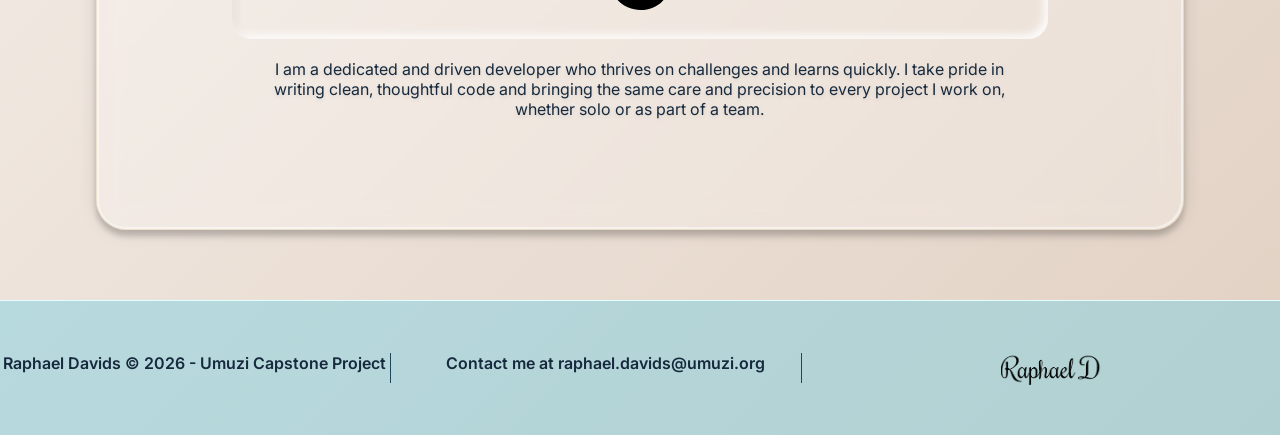
==== commit 1505959d: "Added the figure elements, and scopes on table headers" ====
--- a/about.html
+++ b/about.html
@@ -66,11 +66,13 @@
       </section>
 
       <section class="about-skills glass">
-        <h2>Skills and Experience</h2>
         <table id="table">
+          <caption>
+            Skills and Experience of Raphael Davids
+          </caption>
           <thead>
             <tr>
-              <th colspan="5">My Skills</th>
+              <th colspan="5" scope="colgroup">My Skills</th>
             </tr>
           </thead>
           <tbody>
@@ -165,7 +167,7 @@
               </td>
             </tr>
             <tr>
-              <th colspan="5">My Experience</th>
+              <th colspan="5" scope="colgroup">My Experience</th>
             </tr>
             <tr>
               <td class="table-card">
--- a/css/styles.css
+++ b/css/styles.css
@@ -531,6 +531,11 @@
     border-radius: 30px;
   }
 
+  caption {
+    font-size: 2.2rem;
+    font-weight: bold;
+  }
+
   tr {
     display: flex;
     flex-wrap: wrap;
@@ -643,7 +648,7 @@
 
   .about-main img {
     grid-column: 2/3;
-    grid-row: 1/7;
+    grid-row: 1/6;
     width: 75%;
     max-height: 90%;
     justify-self: center;
@@ -688,7 +693,7 @@
 .project-card h2 {
   font-size: 1.8rem;
   padding-bottom: 20px;
-  transition: all 250ms ease-in-out;
+  transition: all 200ms ease-in-out;
 }
 
 .project-card .hovered {
@@ -696,7 +701,7 @@
   left: 20px;
   opacity: 0;
   visibility: hidden;
-  transition: all 450ms ease-in-out;
+  transition: all 350ms ease-in-out;
 }
 /* Position absolute used so that the .hovered element can occupy the same space in the document flow as .static for the transition effect */
 
@@ -715,16 +720,20 @@
   visibility: hidden;
 }
 
+.project-card figure {
+  height: 100%;
+  width: 100%;
+}
+
 .project-card img {
-  width: 105%;
-  height: 50%;
-  object-fit: fill;
-  align-self: center;
+  width: 100%;
+  height: 60%;
   border-radius: 5px;
   box-shadow: var(--glass-shadow);
-}
-
-.project-card p {
+  margin: 0 auto;
+}
+
+.project-card figcaption {
   text-align: center;
   margin-top: 40px;
   text-wrap: wrap;
@@ -770,7 +779,7 @@
     align-self: center;
     justify-self: center;
     grid-column: 1/2;
-    grid-row: 2/2;
+    grid-row: 2/3;
   }
 
   .contact img {
@@ -841,7 +850,7 @@
   }
 
   .contact button {
-    margin: 20px 0;
+    margin: 10px 0 20px;
     background: linear-gradient(
       145deg,
       var(--color-accent-dark),
@@ -1009,7 +1018,7 @@
 footer {
   width: 100%;
   margin-top: 40px;
-  height: 15vh;
+  min-height: 15vh;
   background-color: #79d0e275;
   border-top: 1px solid var(--color-bg);
   display: flex;
